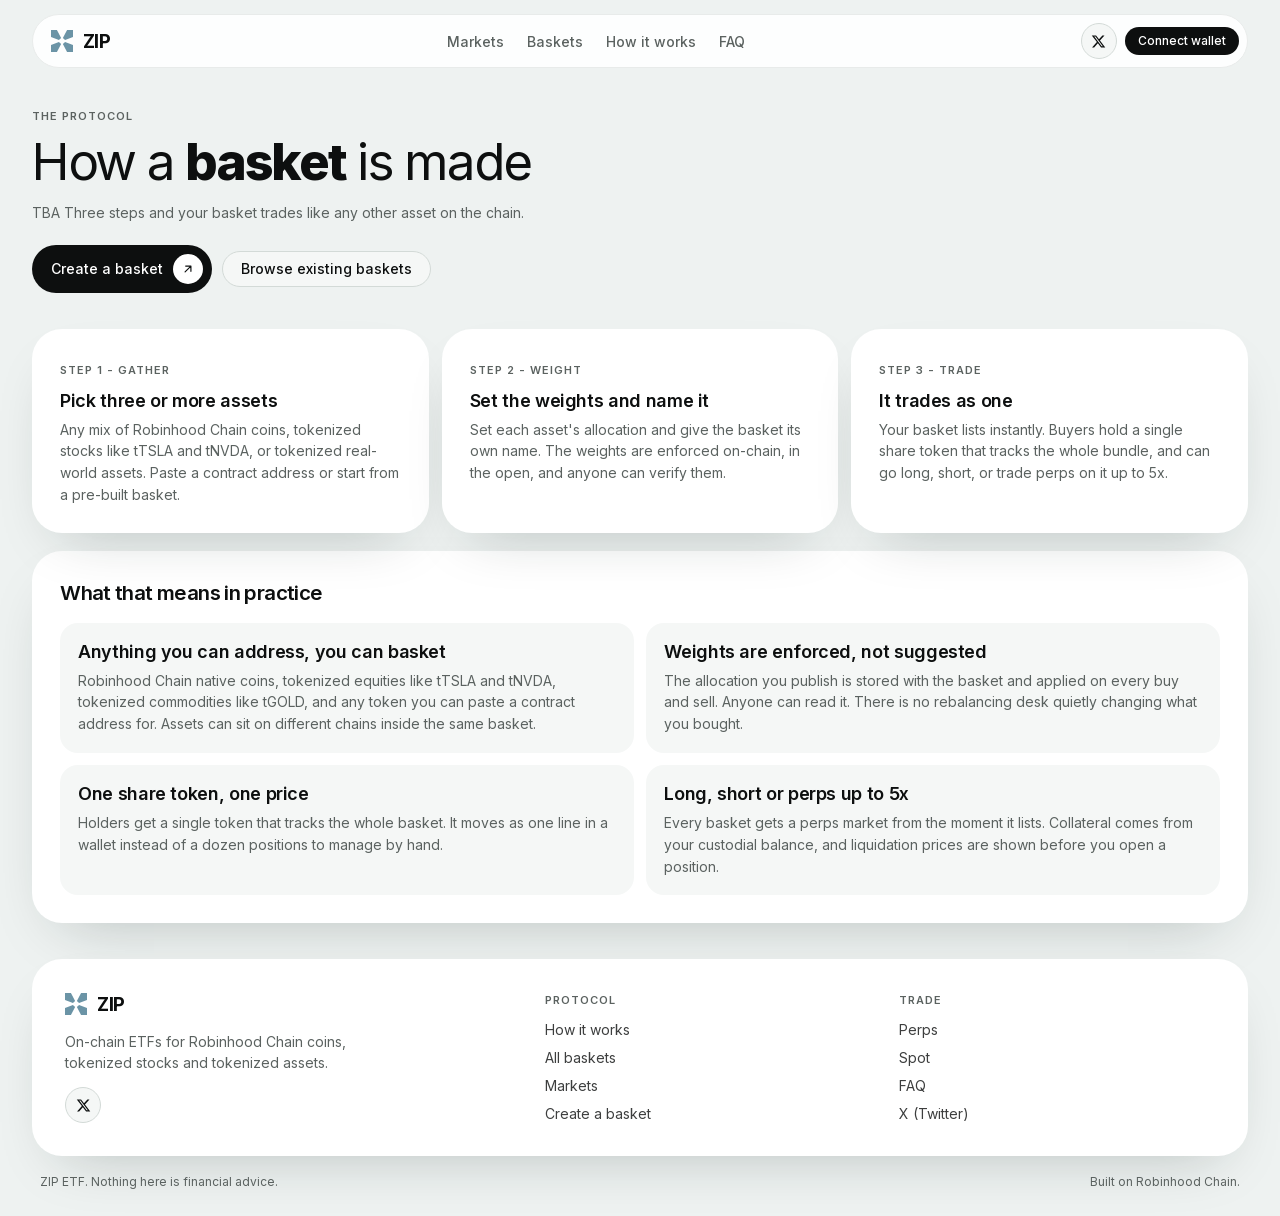
==== how-it-works/index.html @ 49cf730f "first commit" ====
<!DOCTYPE html>
<!--kc_h48xTztMlDS0UndkGt-->
<html lang="en" class="__variable_48b81b">
  <head>
    <meta charset="utf-8" />
    <meta
      name="viewport"
      content="width=device-width, initial-scale=1, viewport-fit=cover"
    />
    <link
      rel="preload"
      href="/_next/static/media/e4af272ccee01ff0-s.p.woff2"
      as="font"
      crossorigin=""
      type="font/woff2"
    />
    <link
      rel="stylesheet"
      href="/_next/static/css/47290fb215a92a5d.css"
      data-precedence="next"
    />
    <link
      rel="stylesheet"
      href="/_next/static/css/bf81abeb54c0fedf.css"
      data-precedence="next"
    />
    <link
      rel="preload"
      as="script"
      fetchPriority="low"
      href="/_next/static/chunks/webpack-f06a473c80c1f0b2.js"
    />
    <script
      src="/_next/static/chunks/4bd1b696-100b9d70ed4e49c1.js"
      async=""
    ></script>
    <script
      src="/_next/static/chunks/1255-623a1bc706ecd6cc.js"
      async=""
    ></script>
    <script
      src="/_next/static/chunks/main-app-b7ac91ae224968d9.js"
      async=""
    ></script>
    <script
      src="/_next/static/chunks/4e88bc13-fd4abf45faca8fa0.js"
      async=""
    ></script>
    <script
      src="/_next/static/chunks/2619-04bc32f026a0d946.js"
      async=""
    ></script>
    <script
      src="/_next/static/chunks/9579-af18229d31979c87.js"
      async=""
    ></script>
    <script
      src="/_next/static/chunks/5828-e5c5c52f9ae7e9f2.js"
      async=""
    ></script>
    <script
      src="/_next/static/chunks/837-861369eff8d6d8a3.js"
      async=""
    ></script>
    <script
      src="/_next/static/chunks/1227-9fb7b39acc31ea23.js"
      async=""
    ></script>
    <script
      src="/_next/static/chunks/app/(product)/layout-d0ba0eaaacfea09c.js"
      async=""
    ></script>
    <script
      src="/_next/static/chunks/app/(product)/how-it-works/page-0737b26d92a9e419.js"
      async=""
    ></script>
    <meta name="next-size-adjust" content="" />
    <title>How it works - ZIP ETF</title>
    <meta
      name="description"
      content="Gather three or more assets, set the weights, and the basket lists instantly as a single share token."
    />
    <link
      rel="icon"
      href="/icon.svg?15dbc887659d36e9"
      type="image/svg+xml"
      sizes="any"
    />
    <script
      src="/_next/static/chunks/polyfills-42372ed130431b0a.js"
      nomodule=""
    ></script>
  </head>
  <body>
    <div hidden=""><!--$--><!--/$--></div>
    <div data-rk="">
      <style>
        [data-rk] {
          --rk-blurs-modalOverlay: blur(0px);
          --rk-fonts-body: SFRounded, ui-rounded, "SF Pro Rounded",
            -apple-system, BlinkMacSystemFont, "Segoe UI", Roboto, Helvetica,
            Arial, sans-serif, "Apple Color Emoji", "Segoe UI Emoji",
            "Segoe UI Symbol";
          --rk-radii-actionButton: 9999px;
          --rk-radii-connectButton: 12px;
          --rk-radii-menuButton: 12px;
          --rk-radii-modal: 24px;
          --rk-radii-modalMobile: 28px;
          --rk-colors-accentColor: #0e76fd;
          --rk-colors-accentColorForeground: #fff;
          --rk-colors-actionButtonBorder: rgba(0, 0, 0, 0.04);
          --rk-colors-actionButtonBorderMobile: rgba(0, 0, 0, 0.06);
          --rk-colors-actionButtonSecondaryBackground: rgba(0, 0, 0, 0.06);
          --rk-colors-closeButton: rgba(60, 66, 66, 0.8);
          --rk-colors-closeButtonBackground: rgba(0, 0, 0, 0.06);
          --rk-colors-connectButtonBackground: #fff;
          --rk-colors-connectButtonBackgroundError: #ff494a;
          --rk-colors-connectButtonInnerBackground: linear-gradient(
            0deg,
            rgba(0, 0, 0, 0.03),
            rgba(0, 0, 0, 0.06)
          );
          --rk-colors-connectButtonText: #25292e;
          --rk-colors-connectButtonTextError: #fff;
          --rk-colors-connectionIndicator: #30e000;
          --rk-colors-downloadBottomCardBackground: linear-gradient(
              126deg,
              rgba(255, 255, 255, 0) 9.49%,
              rgba(171, 171, 171, 0.04) 71.04%
            ),
            #ffffff;
          --rk-colors-downloadTopCardBackground: linear-gradient(
              126deg,
              rgba(171, 171, 171, 0.2) 9.49%,
              rgba(255, 255, 255, 0) 71.04%
            ),
            #ffffff;
          --rk-colors-error: #ff494a;
          --rk-colors-generalBorder: rgba(0, 0, 0, 0.06);
          --rk-colors-generalBorderDim: rgba(0, 0, 0, 0.03);
          --rk-colors-menuItemBackground: rgba(60, 66, 66, 0.1);
          --rk-colors-modalBackdrop: rgba(0, 0, 0, 0.3);
          --rk-colors-modalBackground: #fff;
          --rk-colors-modalBorder: transparent;
          --rk-colors-modalText: #25292e;
          --rk-colors-modalTextDim: rgba(60, 66, 66, 0.3);
          --rk-colors-modalTextSecondary: rgba(60, 66, 66, 0.6);
          --rk-colors-profileAction: #fff;
          --rk-colors-profileActionHover: rgba(255, 255, 255, 0.5);
          --rk-colors-profileForeground: rgba(60, 66, 66, 0.06);
          --rk-colors-selectedOptionBorder: rgba(60, 66, 66, 0.1);
          --rk-colors-standby: #ffd641;
          --rk-shadows-connectButton: 0px 4px 12px rgba(0, 0, 0, 0.1);
          --rk-shadows-dialog: 0px 8px 32px rgba(0, 0, 0, 0.32);
          --rk-shadows-profileDetailsAction: 0px 2px 6px rgba(37, 41, 46, 0.04);
          --rk-shadows-selectedOption: 0px 2px 6px rgba(0, 0, 0, 0.24);
          --rk-shadows-selectedWallet: 0px 2px 6px rgba(0, 0, 0, 0.12);
          --rk-shadows-walletLogo: 0px 2px 16px rgba(0, 0, 0, 0.16);
        }
      </style>
      <div class="q-page">
        <header class="q-header">
          <div class="q-wrap">
            <div class="q-header__bar">
              <a class="q-header__brand" aria-label="ZIP ETF home" href="/"
                ><svg viewBox="0 0 100 100" aria-hidden="true">
                  <path
                    fill="#6b94a6"
                    d="M0 0h27l19 36-10 10L0 32zM100 0H73L54 36l10 10 36-14zM0 100h27l19-36-10-10L0 68zM100 100H73L54 64l10-10 36 14z"
                  ></path></svg
                >ZIP</a
              >
              <nav class="q-header__nav" aria-label="Product">
                <a href="/app">Markets</a><a href="/baskets">Baskets</a
                ><a aria-current="page" href="/how-it-works">How it works</a
                ><a href="/faq">FAQ</a>
              </nav>
              <div class="q-header__right">
                <a
                  class="q-iconbtn"
                  href="https://x.com/ZipETFsX"
                  target="_blank"
                  rel="noopener noreferrer"
                  aria-label="ZIP ETF on X"
                  ><svg
                    viewBox="0 0 24 24"
                    aria-hidden="true"
                    fill="currentColor"
                  >
                    <path
                      d="M18.244 2.25h3.308l-7.227 8.26 8.502 11.24H16.17l-5.214-6.817L4.99 21.75H1.68l7.73-8.835L1.254 2.25H8.08l4.713 6.231zm-1.161 17.52h1.833L7.084 4.126H5.117z"
                    ></path></svg
                ></a>
                <div style="opacity: 0" aria-hidden="true">
                  <button type="button" class="q-btn q-btn--ink q-btn--sm">
                    Connect wallet
                  </button>
                </div>
              </div>
            </div>
          </div>
        </header>
        <main class="q-wrap">
          <section class="q-hero">
            <p class="q-kicker">The protocol</p>
            <h1 class="q-title">How a <b>basket</b> is made</h1>
            <p class="q-lede">
              No listing committee. Gather the assets, set the weights, and the
              protocol mints the shares. Three steps and your basket trades like
              any other asset on the chain.
            </p>
            <div class="q-row q-row--wrap" style="margin-top: 22px">
              <a
                class="q-btn q-btn--ink q-btn--pill-icon"
                href="/app?tab=create"
                >Create a basket<span class="q-btn__icon"
                  ><svg viewBox="0 0 24 24" aria-hidden="true">
                    <path
                      d="M7 17L17 7M8 7h9v9"
                      stroke="currentColor"
                      stroke-width="2"
                      stroke-linecap="round"
                      stroke-linejoin="round"
                      fill="none"
                    ></path></svg></span></a
              ><a class="q-btn q-btn--ghost" href="/baskets"
                >Browse existing baskets</a
              >
            </div>
          </section>
          <section class="q-section">
            <div class="q-grid q-grid--3">
              <div class="q-panel q-step">
                <span class="q-step__n">Step 1 - Gather</span>
                <h3>Pick three or more assets</h3>
                <p>
                  Any mix of Robinhood Chain coins, tokenized stocks like tTSLA
                  and tNVDA, or tokenized real-world assets. Paste a contract
                  address or start from a pre-built basket.
                </p>
              </div>
              <div class="q-panel q-step">
                <span class="q-step__n">Step 2 - Weight</span>
                <h3>Set the weights and name it</h3>
                <p>
                  Set each asset&#x27;s allocation and give the basket its own
                  name. The weights are enforced on-chain, in the open, and
                  anyone can verify them.
                </p>
              </div>
              <div class="q-panel q-step">
                <span class="q-step__n">Step 3 - Trade</span>
                <h3>It trades as one</h3>
                <p>
                  Your basket lists instantly. Buyers hold a single share token
                  that tracks the whole bundle, and can go long, short, or trade
                  perps on it up to 5x.
                </p>
              </div>
            </div>
          </section>
          <section class="q-section q-panel">
            <h2 class="q-h2">What that means in practice</h2>
            <div class="q-grid q-grid--2" style="margin-top: 18px">
              <div class="q-box q-step">
                <h3 style="margin-top: 0">
                  Anything you can address, you can basket
                </h3>
                <p>
                  Robinhood Chain native coins, tokenized equities like tTSLA
                  and tNVDA, tokenized commodities like tGOLD, and any token you
                  can paste a contract address for. Assets can sit on different
                  chains inside the same basket.
                </p>
              </div>
              <div class="q-box q-step">
                <h3 style="margin-top: 0">
                  Weights are enforced, not suggested
                </h3>
                <p>
                  The allocation you publish is stored with the basket and
                  applied on every buy and sell. Anyone can read it. There is no
                  rebalancing desk quietly changing what you bought.
                </p>
              </div>
              <div class="q-box q-step">
                <h3 style="margin-top: 0">One share token, one price</h3>
                <p>
                  Holders get a single token that tracks the whole basket. It
                  moves as one line in a wallet instead of a dozen positions to
                  manage by hand.
                </p>
              </div>
              <div class="q-box q-step">
                <h3 style="margin-top: 0">Long, short or perps up to 5x</h3>
                <p>
                  Every basket gets a perps market from the moment it lists.
                  Collateral comes from your custodial balance, and liquidation
                  prices are shown before you open a position.
                </p>
              </div>
            </div>
          </section>
        </main>
        <!--$--><!--/$-->
        <footer class="q-footer">
          <div class="q-wrap">
            <div class="q-footer__box">
              <div>
                <a class="q-header__brand" href="/"
                  ><svg viewBox="0 0 100 100" aria-hidden="true">
                    <path
                      fill="#6b94a6"
                      d="M0 0h27l19 36-10 10L0 32zM100 0H73L54 36l10 10 36-14zM0 100h27l19-36-10-10L0 68zM100 100H73L54 64l10-10 36 14z"
                    ></path></svg
                  >ZIP</a
                >
                <p class="q-footer__blurb">
                  On-chain ETFs for Robinhood Chain coins, tokenized stocks and
                  tokenized assets.
                </p>
                <a
                  class="q-iconbtn"
                  style="margin-top: 14px"
                  href="https://x.com/ZipETFsX"
                  target="_blank"
                  rel="noopener noreferrer"
                  aria-label="ZIP ETF on X"
                  ><svg
                    viewBox="0 0 24 24"
                    aria-hidden="true"
                    fill="currentColor"
                  >
                    <path
                      d="M18.244 2.25h3.308l-7.227 8.26 8.502 11.24H16.17l-5.214-6.817L4.99 21.75H1.68l7.73-8.835L1.254 2.25H8.08l4.713 6.231zm-1.161 17.52h1.833L7.084 4.126H5.117z"
                    ></path></svg
                ></a>
              </div>
              <div class="q-footer__col">
                <h4>Protocol</h4>
                <ul>
                  <li><a href="/how-it-works">How it works</a></li>
                  <li><a href="/baskets">All baskets</a></li>
                  <li><a href="/app">Markets</a></li>
                  <li><a href="/app?tab=create">Create a basket</a></li>
                </ul>
              </div>
              <div class="q-footer__col">
                <h4>Trade</h4>
                <ul>
                  <li><a href="/app?tab=trade">Perps</a></li>
                  <li><a href="/baskets">Spot</a></li>
                  <li><a href="/faq">FAQ</a></li>
                  <li>
                    <a
                      href="https://x.com/ZipETFsX"
                      target="_blank"
                      rel="noopener noreferrer"
                      >X (Twitter)</a
                    >
                  </li>
                </ul>
              </div>
            </div>
            <div class="q-footer__meta">
              <span>ZIP ETF. Nothing here is financial advice.</span
              ><span>Built on Robinhood Chain.</span>
            </div>
          </div>
        </footer>
      </div>
    </div>
    <script
      src="/_next/static/chunks/webpack-f06a473c80c1f0b2.js"
      id="_R_"
      async=""
    ></script>
    <script>
      (self.__next_f = self.__next_f || []).push([0]);
    </script>
    <script>
      self.__next_f.push([
        1,
        '1:"$Sreact.fragment"\n2:I[9766,[],""]\n3:I[98924,[],""]\n4:I[20188,["8451","static/chunks/4e88bc13-fd4abf45faca8fa0.js","2619","static/chunks/2619-04bc32f026a0d946.js","9579","static/chunks/9579-af18229d31979c87.js","5828","static/chunks/5828-e5c5c52f9ae7e9f2.js","837","static/chunks/837-861369eff8d6d8a3.js","1227","static/chunks/1227-9fb7b39acc31ea23.js","5396","static/chunks/app/(product)/layout-d0ba0eaaacfea09c.js"],"default"]\n5:I[84036,["8451","static/chunks/4e88bc13-fd4abf45faca8fa0.js","2619","static/chunks/2619-04bc32f026a0d946.js","9579","static/chunks/9579-af18229d31979c87.js","5828","static/chunks/5828-e5c5c52f9ae7e9f2.js","837","static/chunks/837-861369eff8d6d8a3.js","1227","static/chunks/1227-9fb7b39acc31ea23.js","5396","static/chunks/app/(product)/layout-d0ba0eaaacfea09c.js"],"default"]\n6:I[52619,["2619","static/chunks/2619-04bc32f026a0d946.js","31","static/chunks/app/(product)/how-it-works/page-0737b26d92a9e419.js"],""]\nd:I[57150,[],""]\n:HL["/_next/static/media/e4af272ccee01ff0-s.p.woff2","font",{"crossOrigin":"","type":"font/woff2"}]\n:HL["/_next/static/css/47290fb215a92a5d.css","style"]\n:HL["/_next/static/css/bf81abeb54c0fedf.css","style"]\n',
      ]);
    </script>
    <script>
      self.__next_f.push([
        1,
        '0:{"P":null,"b":"kc_h48xTztMlDS0UndkGt","p":"","c":["","how-it-works"],"i":false,"f":[[["",{"children":["(product)",{"children":["how-it-works",{"children":["__PAGE__",{}]}]}]},"$undefined","$undefined",true],["",["$","$1","c",{"children":[[["$","link","0",{"rel":"stylesheet","href":"/_next/static/css/47290fb215a92a5d.css","precedence":"next","crossOrigin":"$undefined","nonce":"$undefined"}]],["$","html",null,{"lang":"en","className":"__variable_48b81b","children":["$","body",null,{"children":["$","$L2",null,{"parallelRouterKey":"children","error":"$undefined","errorStyles":"$undefined","errorScripts":"$undefined","template":["$","$L3",null,{}],"templateStyles":"$undefined","templateScripts":"$undefined","notFound":[[["$","title",null,{"children":"404: This page could not be found."}],["$","div",null,{"style":{"fontFamily":"system-ui,\\"Segoe UI\\",Roboto,Helvetica,Arial,sans-serif,\\"Apple Color Emoji\\",\\"Segoe UI Emoji\\"","height":"100vh","textAlign":"center","display":"flex","flexDirection":"column","alignItems":"center","justifyContent":"center"},"children":["$","div",null,{"children":[["$","style",null,{"dangerouslySetInnerHTML":{"__html":"body{color:#000;background:#fff;margin:0}.next-error-h1{border-right:1px solid rgba(0,0,0,.3)}@media (prefers-color-scheme:dark){body{color:#fff;background:#000}.next-error-h1{border-right:1px solid rgba(255,255,255,.3)}}"}}],["$","h1",null,{"className":"next-error-h1","style":{"display":"inline-block","margin":"0 20px 0 0","padding":"0 23px 0 0","fontSize":24,"fontWeight":500,"verticalAlign":"top","lineHeight":"49px"},"children":404}],["$","div",null,{"style":{"display":"inline-block"},"children":["$","h2",null,{"style":{"fontSize":14,"fontWeight":400,"lineHeight":"49px","margin":0},"children":"This page could not be found."}]}]]}]}]],[]],"forbidden":"$undefined","unauthorized":"$undefined"}]}]}]]}],{"children":["(product)",["$","$1","c",{"children":[[["$","link","0",{"rel":"stylesheet","href":"/_next/static/css/bf81abeb54c0fedf.css","precedence":"next","crossOrigin":"$undefined","nonce":"$undefined"}]],["$","$L4",null,{"children":["$","div",null,{"className":"q-page","children":[["$","$L5",null,{}],["$","$L2",null,{"parallelRouterKey":"children","error":"$undefined","errorStyles":"$undefined","errorScripts":"$undefined","template":["$","$L3",null,{}],"templateStyles":"$undefined","templateScripts":"$undefined","notFound":[[["$","title",null,{"children":"404: This page could not be found."}],["$","div",null,{"style":"$0:f:0:1:1:props:children:1:props:children:props:children:props:notFound:0:1:props:style","children":["$","div",null,{"children":[["$","style",null,{"dangerouslySetInnerHTML":{"__html":"body{color:#000;background:#fff;margin:0}.next-error-h1{border-right:1px solid rgba(0,0,0,.3)}@media (prefers-color-scheme:dark){body{color:#fff;background:#000}.next-error-h1{border-right:1px solid rgba(255,255,255,.3)}}"}}],["$","h1",null,{"className":"next-error-h1","style":"$0:f:0:1:1:props:children:1:props:children:props:children:props:notFound:0:1:props:children:props:children:1:props:style","children":404}],["$","div",null,{"style":"$0:f:0:1:1:props:children:1:props:children:props:children:props:notFound:0:1:props:children:props:children:2:props:style","children":["$","h2",null,{"style":"$0:f:0:1:1:props:children:1:props:children:props:children:props:notFound:0:1:props:children:props:children:2:props:children:props:style","children":"This page could not be found."}]}]]}]}]],[]],"forbidden":"$undefined","unauthorized":"$undefined"}],["$","footer",null,{"className":"q-footer","children":["$","div",null,{"className":"q-wrap","children":[["$","div",null,{"className":"q-footer__box","children":[["$","div",null,{"children":[["$","$L6",null,{"href":"/","className":"q-header__brand","children":[["$","svg",null,{"className":"$undefined","style":"$undefined","viewBox":"0 0 100 100","aria-hidden":"true","children":["$","path",null,{"fill":"#6b94a6","d":"M0 0h27l19 36-10 10L0 32zM100 0H73L54 36l10 10 36-14zM0 100h27l19-36-10-10L0 68zM100 100H73L54 64l10-10 36 14z"}]}],"ZIP"]}],["$","p",null,{"className":"q-footer__blurb","children":"On-chain ETFs for Robinhood Chain coins, tokenized stocks and tokenized assets."}],["$","a",null,{"className":"q-iconbtn","style":{"marginTop":14},"href":"https://x.com/ZipETFsX","target":"_blank","rel":"noopener noreferrer","aria-label":"ZIP ETF on X","children":["$","svg",null,{"className":"$undefined","viewBox":"0 0 24 24","aria-hidden":"true","fill":"currentColor","children":["$","path",null,{"d":"M18.244 2.25h3.308l-7.227 8.26 8.502 11.24H16.17l-5.214-6.817L4.99 21.75H1.68l7.73-8.835L1.254 2.25H8.08l4.713 6.231zm-1.161 17.52h1.833L7.084 4.126H5.117z"}]}]}]]}],[["$","div","Protocol",{"className":"q-footer__col","children":[["$","h4",null,{"children":"Protocol"}],["$","ul",null,{"children":[["$","li","How it works",{"children":["$","$L6",null,{"href":"/how-it-works","children":"How it works"}]}],["$","li","All baskets",{"children":["$","$L6",null,{"href":"/baskets","children":"All baskets"}]}],["$","li","Markets",{"children":["$","$L6",null,{"href":"/app","children":"Markets"}]}],["$","li","Create a basket",{"children":["$","$L6",null,{"href":"/app?tab=create","children":"Create a basket"}]}]]}]]}],["$","div","Trade",{"className":"q-footer__col","children":["$L7","$L8"]}]]]}],"$L9"]}]}]]}]}]]}],{"children":["how-it-works","$La",{"children":["__PAGE__","$Lb",{},null,false]},null,false]},null,false]},null,false],"$Lc",false]],"m":"$undefined","G":["$d",[]],"s":false,"S":true}\n',
      ]);
    </script>
    <script>
      self.__next_f.push([
        1,
        'f:I[24431,[],"ViewportBoundary"]\n11:I[24431,[],"MetadataBoundary"]\n12:"$Sreact.suspense"\n7:["$","h4",null,{"children":"Trade"}]\n8:["$","ul",null,{"children":[["$","li","Perps",{"children":["$","$L6",null,{"href":"/app?tab=trade","children":"Perps"}]}],["$","li","Spot",{"children":["$","$L6",null,{"href":"/baskets","children":"Spot"}]}],["$","li","FAQ",{"children":["$","$L6",null,{"href":"/faq","children":"FAQ"}]}],["$","li","X (Twitter)",{"children":["$","a",null,{"href":"https://x.com/ZipETFsX","target":"_blank","rel":"noopener noreferrer","children":"X (Twitter)"}]}]]}]\n9:["$","div",null,{"className":"q-footer__meta","children":[["$","span",null,{"children":"ZIP ETF. Nothing here is financial advice."}],["$","span",null,{"children":"Built on Robinhood Chain."}]]}]\na:["$","$1","c",{"children":[null,["$","$L2",null,{"parallelRouterKey":"children","error":"$undefined","errorStyles":"$undefined","errorScripts":"$undefined","template":["$","$L3",null,{}],"templateStyles":"$undefined","templateScripts":"$undefined","notFound":"$undefined","forbidden":"$undefined","unauthorized":"$undefined"}]]}]\n',
      ]);
    </script>
    <script>
      self.__next_f.push([
        1,
        'b:["$","$1","c",{"children":[["$","main",null,{"className":"q-wrap","children":[["$","section",null,{"className":"q-hero","children":[["$","p",null,{"className":"q-kicker","children":"The protocol"}],["$","h1",null,{"className":"q-title","children":["How a ",["$","b",null,{"children":"basket"}]," is made"]}],["$","p",null,{"className":"q-lede","children":"TBA Three steps and your basket trades like any other asset on the chain."}],["$","div",null,{"className":"q-row q-row--wrap","style":{"marginTop":22},"children":[["$","$L6",null,{"href":"/app?tab=create","className":"q-btn q-btn--ink q-btn--pill-icon","children":["Create a basket",["$","span",null,{"className":"q-btn__icon","children":["$","svg",null,{"className":"$undefined","style":"$undefined","viewBox":"0 0 24 24","aria-hidden":"true","children":["$","path",null,{"d":"M7 17L17 7M8 7h9v9","stroke":"currentColor","strokeWidth":2,"strokeLinecap":"round","strokeLinejoin":"round","fill":"none"}]}]}]]}],["$","$L6",null,{"href":"/baskets","className":"q-btn q-btn--ghost","children":"Browse existing baskets"}]]}]]}],["$","section",null,{"className":"q-section","children":["$","div",null,{"className":"q-grid q-grid--3","children":[["$","div","Step 1 - Gather",{"className":"q-panel q-step","children":[["$","span",null,{"className":"q-step__n","children":"Step 1 - Gather"}],["$","h3",null,{"children":"Pick three or more assets"}],["$","p",null,{"children":"Any mix of Robinhood Chain coins, tokenized stocks like tTSLA and tNVDA, or tokenized real-world assets. Paste a contract address or start from a pre-built basket."}]]}],["$","div","Step 2 - Weight",{"className":"q-panel q-step","children":[["$","span",null,{"className":"q-step__n","children":"Step 2 - Weight"}],["$","h3",null,{"children":"Set the weights and name it"}],["$","p",null,{"children":"Set each asset\'s allocation and give the basket its own name. The weights are enforced on-chain, in the open, and anyone can verify them."}]]}],["$","div","Step 3 - Trade",{"className":"q-panel q-step","children":[["$","span",null,{"className":"q-step__n","children":"Step 3 - Trade"}],["$","h3",null,{"children":"It trades as one"}],["$","p",null,{"children":"Your basket lists instantly. Buyers hold a single share token that tracks the whole bundle, and can go long, short, or trade perps on it up to 5x."}]]}]]}]}],["$","section",null,{"className":"q-section q-panel","children":[["$","h2",null,{"className":"q-h2","children":"What that means in practice"}],["$","div",null,{"className":"q-grid q-grid--2","style":{"marginTop":18},"children":[["$","div","Anything you can address, you can basket",{"className":"q-box q-step","children":[["$","h3",null,{"style":{"marginTop":0},"children":"Anything you can address, you can basket"}],["$","p",null,{"children":"Robinhood Chain native coins, tokenized equities like tTSLA and tNVDA, tokenized commodities like tGOLD, and any token you can paste a contract address for. Assets can sit on different chains inside the same basket."}]]}],["$","div","Weights are enforced, not suggested",{"className":"q-box q-step","children":[["$","h3",null,{"style":{"marginTop":0},"children":"Weights are enforced, not suggested"}],["$","p",null,{"children":"The allocation you publish is stored with the basket and applied on every buy and sell. Anyone can read it. There is no rebalancing desk quietly changing what you bought."}]]}],["$","div","One share token, one price",{"className":"q-box q-step","children":[["$","h3",null,{"style":{"marginTop":0},"children":"One share token, one price"}],["$","p",null,{"children":"Holders get a single token that tracks the whole basket. It moves as one line in a wallet instead of a dozen positions to manage by hand."}]]}],["$","div","Long, short or perps up to 5x",{"className":"q-box q-step","children":[["$","h3",null,{"style":{"marginTop":0},"children":"Long, short or perps up to 5x"}],["$","p",null,{"children":"Every basket gets a perps market from the moment it lists. Collateral comes from your custodial balance, and liquidation prices are shown before you open a position."}]]}]]}]]}]]}],null,"$Le"]}]\n',
      ]);
    </script>
    <script>
      self.__next_f.push([
        1,
        'c:["$","$1","h",{"children":[null,[["$","$Lf",null,{"children":"$L10"}],["$","meta",null,{"name":"next-size-adjust","content":""}]],["$","$L11",null,{"children":["$","div",null,{"hidden":true,"children":["$","$12",null,{"fallback":null,"children":"$L13"}]}]}]]}]\n',
      ]);
    </script>
    <script>
      self.__next_f.push([
        1,
        '14:I[24431,[],"OutletBoundary"]\n16:I[15278,[],"AsyncMetadataOutlet"]\ne:["$","$L14",null,{"children":["$L15",["$","$L16",null,{"promise":"$@17"}]]}]\n',
      ]);
    </script>
    <script>
      self.__next_f.push([
        1,
        '10:[["$","meta","0",{"charSet":"utf-8"}],["$","meta","1",{"name":"viewport","content":"width=device-width, initial-scale=1, viewport-fit=cover"}]]\n',
      ]);
    </script>
    <script>
      self.__next_f.push([1, "15:null\n"]);
    </script>
    <script>
      self.__next_f.push([
        1,
        '18:I[80622,[],"IconMark"]\n17:{"metadata":[["$","title","0",{"children":"How it works - ZIP ETF"}],["$","meta","1",{"name":"description","content":"Gather three or more assets, set the weights, and the basket lists instantly as a single share token."}],["$","link","2",{"rel":"icon","href":"/icon.svg?15dbc887659d36e9","type":"image/svg+xml","sizes":"any"}],["$","$L18","3",{}]],"error":null,"digest":"$undefined"}\n13:"$17:metadata"\n',
      ]);
    </script>
  </body>
</html>
---- _next/static/css/47290fb215a92a5d.css ----
@font-face {
  font-family: Inter;
  font-style: normal;
  font-weight: 400;
  font-display: swap;
  src: url(/_next/static/media/ba9851c3c22cd980-s.woff2) format("woff2");
  unicode-range: u+0460-052f, u+1c80-1c8a, u+20b4, u+2de0-2dff, u+a640-a69f,
    u+fe2e-fe2f;
}
@font-face {
  font-family: Inter;
  font-style: normal;
  font-weight: 400;
  font-display: swap;
  src: url(/_next/static/media/21350d82a1f187e9-s.woff2) format("woff2");
  unicode-range: u+0301, u+0400-045f, u+0490-0491, u+04b0-04b1, u+2116;
}
@font-face {
  font-family: Inter;
  font-style: normal;
  font-weight: 400;
  font-display: swap;
  src: url(/_next/static/media/c5fe6dc8356a8c31-s.woff2) format("woff2");
  unicode-range: u+1f??;
}
@font-face {
  font-family: Inter;
  font-style: normal;
  font-weight: 400;
  font-display: swap;
  src: url(/_next/static/media/19cfc7226ec3afaa-s.woff2) format("woff2");
  unicode-range: u+0370-0377, u+037a-037f, u+0384-038a, u+038c, u+038e-03a1,
    u+03a3-03ff;
}
@font-face {
  font-family: Inter;
  font-style: normal;
  font-weight: 400;
  font-display: swap;
  src: url(/_next/static/media/df0a9ae256c0569c-s.woff2) format("woff2");
  unicode-range: u+0102-0103, u+0110-0111, u+0128-0129, u+0168-0169, u+01a0-01a1,
    u+01af-01b0, u+0300-0301, u+0303-0304, u+0308-0309, u+0323, u+0329,
    u+1ea0-1ef9, u+20ab;
}
@font-face {
  font-family: Inter;
  font-style: normal;
  font-weight: 400;
  font-display: swap;
  src: url(/_next/static/media/8e9860b6e62d6359-s.woff2) format("woff2");
  unicode-range: u+0100-02ba, u+02bd-02c5, u+02c7-02cc, u+02ce-02d7, u+02dd-02ff,
    u+0304, u+0308, u+0329, u+1d00-1dbf, u+1e00-1e9f, u+1ef2-1eff, u+2020,
    u+20a0-20ab, u+20ad-20c0, u+2113, u+2c60-2c7f, u+a720-a7ff;
}
@font-face {
  font-family: Inter;
  font-style: normal;
  font-weight: 400;
  font-display: swap;
  src: url(/_next/static/media/e4af272ccee01ff0-s.p.woff2) format("woff2");
  unicode-range: u+00??, u+0131, u+0152-0153, u+02bb-02bc, u+02c6, u+02da,
    u+02dc, u+0304, u+0308, u+0329, u+2000-206f, u+20ac, u+2122, u+2191, u+2193,
    u+2212, u+2215, u+feff, u+fffd;
}
@font-face {
  font-family: Inter;
  font-style: normal;
  font-weight: 500;
  font-display: swap;
  src: url(/_next/static/media/ba9851c3c22cd980-s.woff2) format("woff2");
  unicode-range: u+0460-052f, u+1c80-1c8a, u+20b4, u+2de0-2dff, u+a640-a69f,
    u+fe2e-fe2f;
}
@font-face {
  font-family: Inter;
  font-style: normal;
  font-weight: 500;
  font-display: swap;
  src: url(/_next/static/media/21350d82a1f187e9-s.woff2) format("woff2");
  unicode-range: u+0301, u+0400-045f, u+0490-0491, u+04b0-04b1, u+2116;
}
@font-face {
  font-family: Inter;
  font-style: normal;
  font-weight: 500;
  font-display: swap;
  src: url(/_next/static/media/c5fe6dc8356a8c31-s.woff2) format("woff2");
  unicode-range: u+1f??;
}
@font-face {
  font-family: Inter;
  font-style: normal;
  font-weight: 500;
  font-display: swap;
  src: url(/_next/static/media/19cfc7226ec3afaa-s.woff2) format("woff2");
  unicode-range: u+0370-0377, u+037a-037f, u+0384-038a, u+038c, u+038e-03a1,
    u+03a3-03ff;
}
@font-face {
  font-family: Inter;
  font-style: normal;
  font-weight: 500;
  font-display: swap;
  src: url(/_next/static/media/df0a9ae256c0569c-s.woff2) format("woff2");
  unicode-range: u+0102-0103, u+0110-0111, u+0128-0129, u+0168-0169, u+01a0-01a1,
    u+01af-01b0, u+0300-0301, u+0303-0304, u+0308-0309, u+0323, u+0329,
    u+1ea0-1ef9, u+20ab;
}
@font-face {
  font-family: Inter;
  font-style: normal;
  font-weight: 500;
  font-display: swap;
  src: url(/_next/static/media/8e9860b6e62d6359-s.woff2) format("woff2");
  unicode-range: u+0100-02ba, u+02bd-02c5, u+02c7-02cc, u+02ce-02d7, u+02dd-02ff,
    u+0304, u+0308, u+0329, u+1d00-1dbf, u+1e00-1e9f, u+1ef2-1eff, u+2020,
    u+20a0-20ab, u+20ad-20c0, u+2113, u+2c60-2c7f, u+a720-a7ff;
}
@font-face {
  font-family: Inter;
  font-style: normal;
  font-weight: 500;
  font-display: swap;
  src: url(/_next/static/media/e4af272ccee01ff0-s.p.woff2) format("woff2");
  unicode-range: u+00??, u+0131, u+0152-0153, u+02bb-02bc, u+02c6, u+02da,
    u+02dc, u+0304, u+0308, u+0329, u+2000-206f, u+20ac, u+2122, u+2191, u+2193,
    u+2212, u+2215, u+feff, u+fffd;
}
@font-face {
  font-family: Inter;
  font-style: normal;
  font-weight: 600;
  font-display: swap;
  src: url(/_next/static/media/ba9851c3c22cd980-s.woff2) format("woff2");
  unicode-range: u+0460-052f, u+1c80-1c8a, u+20b4, u+2de0-2dff, u+a640-a69f,
    u+fe2e-fe2f;
}
@font-face {
  font-family: Inter;
  font-style: normal;
  font-weight: 600;
  font-display: swap;
  src: url(/_next/static/media/21350d82a1f187e9-s.woff2) format("woff2");
  unicode-range: u+0301, u+0400-045f, u+0490-0491, u+04b0-04b1, u+2116;
}
@font-face {
  font-family: Inter;
  font-style: normal;
  font-weight: 600;
  font-display: swap;
  src: url(/_next/static/media/c5fe6dc8356a8c31-s.woff2) format("woff2");
  unicode-range: u+1f??;
}
@font-face {
  font-family: Inter;
  font-style: normal;
  font-weight: 600;
  font-display: swap;
  src: url(/_next/static/media/19cfc7226ec3afaa-s.woff2) format("woff2");
  unicode-range: u+0370-0377, u+037a-037f, u+0384-038a, u+038c, u+038e-03a1,
    u+03a3-03ff;
}
@font-face {
  font-family: Inter;
  font-style: normal;
  font-weight: 600;
  font-display: swap;
  src: url(/_next/static/media/df0a9ae256c0569c-s.woff2) format("woff2");
  unicode-range: u+0102-0103, u+0110-0111, u+0128-0129, u+0168-0169, u+01a0-01a1,
    u+01af-01b0, u+0300-0301, u+0303-0304, u+0308-0309, u+0323, u+0329,
    u+1ea0-1ef9, u+20ab;
}
@font-face {
  font-family: Inter;
  font-style: normal;
  font-weight: 600;
  font-display: swap;
  src: url(/_next/static/media/8e9860b6e62d6359-s.woff2) format("woff2");
  unicode-range: u+0100-02ba, u+02bd-02c5, u+02c7-02cc, u+02ce-02d7, u+02dd-02ff,
    u+0304, u+0308, u+0329, u+1d00-1dbf, u+1e00-1e9f, u+1ef2-1eff, u+2020,
    u+20a0-20ab, u+20ad-20c0, u+2113, u+2c60-2c7f, u+a720-a7ff;
}
@font-face {
  font-family: Inter;
  font-style: normal;
  font-weight: 600;
  font-display: swap;
  src: url(/_next/static/media/e4af272ccee01ff0-s.p.woff2) format("woff2");
  unicode-range: u+00??, u+0131, u+0152-0153, u+02bb-02bc, u+02c6, u+02da,
    u+02dc, u+0304, u+0308, u+0329, u+2000-206f, u+20ac, u+2122, u+2191, u+2193,
    u+2212, u+2215, u+feff, u+fffd;
}
@font-face {
  font-family: Inter;
  font-style: normal;
  font-weight: 700;
  font-display: swap;
  src: url(/_next/static/media/ba9851c3c22cd980-s.woff2) format("woff2");
  unicode-range: u+0460-052f, u+1c80-1c8a, u+20b4, u+2de0-2dff, u+a640-a69f,
    u+fe2e-fe2f;
}
@font-face {
  font-family: Inter;
  font-style: normal;
  font-weight: 700;
  font-display: swap;
  src: url(/_next/static/media/21350d82a1f187e9-s.woff2) format("woff2");
  unicode-range: u+0301, u+0400-045f, u+0490-0491, u+04b0-04b1, u+2116;
}
@font-face {
  font-family: Inter;
  font-style: normal;
  font-weight: 700;
  font-display: swap;
  src: url(/_next/static/media/c5fe6dc8356a8c31-s.woff2) format("woff2");
  unicode-range: u+1f??;
}
@font-face {
  font-family: Inter;
  font-style: normal;
  font-weight: 700;
  font-display: swap;
  src: url(/_next/static/media/19cfc7226ec3afaa-s.woff2) format("woff2");
  unicode-range: u+0370-0377, u+037a-037f, u+0384-038a, u+038c, u+038e-03a1,
    u+03a3-03ff;
}
@font-face {
  font-family: Inter;
  font-style: normal;
  font-weight: 700;
  font-display: swap;
  src: url(/_next/static/media/df0a9ae256c0569c-s.woff2) format("woff2");
  unicode-range: u+0102-0103, u+0110-0111, u+0128-0129, u+0168-0169, u+01a0-01a1,
    u+01af-01b0, u+0300-0301, u+0303-0304, u+0308-0309, u+0323, u+0329,
    u+1ea0-1ef9, u+20ab;
}
@font-face {
  font-family: Inter;
  font-style: normal;
  font-weight: 700;
  font-display: swap;
  src: url(/_next/static/media/8e9860b6e62d6359-s.woff2) format("woff2");
  unicode-range: u+0100-02ba, u+02bd-02c5, u+02c7-02cc, u+02ce-02d7, u+02dd-02ff,
    u+0304, u+0308, u+0329, u+1d00-1dbf, u+1e00-1e9f, u+1ef2-1eff, u+2020,
    u+20a0-20ab, u+20ad-20c0, u+2113, u+2c60-2c7f, u+a720-a7ff;
}
@font-face {
  font-family: Inter;
  font-style: normal;
  font-weight: 700;
  font-display: swap;
  src: url(/_next/static/media/e4af272ccee01ff0-s.p.woff2) format("woff2");
  unicode-range: u+00??, u+0131, u+0152-0153, u+02bb-02bc, u+02c6, u+02da,
    u+02dc, u+0304, u+0308, u+0329, u+2000-206f, u+20ac, u+2122, u+2191, u+2193,
    u+2212, u+2215, u+feff, u+fffd;
}
@font-face {
  font-family: Inter;
  font-style: normal;
  font-weight: 800;
  font-display: swap;
  src: url(/_next/static/media/ba9851c3c22cd980-s.woff2) format("woff2");
  unicode-range: u+0460-052f, u+1c80-1c8a, u+20b4, u+2de0-2dff, u+a640-a69f,
    u+fe2e-fe2f;
}
@font-face {
  font-family: Inter;
  font-style: normal;
  font-weight: 800;
  font-display: swap;
  src: url(/_next/static/media/21350d82a1f187e9-s.woff2) format("woff2");
  unicode-range: u+0301, u+0400-045f, u+0490-0491, u+04b0-04b1, u+2116;
}
@font-face {
  font-family: Inter;
  font-style: normal;
  font-weight: 800;
  font-display: swap;
  src: url(/_next/static/media/c5fe6dc8356a8c31-s.woff2) format("woff2");
  unicode-range: u+1f??;
}
@font-face {
  font-family: Inter;
  font-style: normal;
  font-weight: 800;
  font-display: swap;
  src: url(/_next/static/media/19cfc7226ec3afaa-s.woff2) format("woff2");
  unicode-range: u+0370-0377, u+037a-037f, u+0384-038a, u+038c, u+038e-03a1,
    u+03a3-03ff;
}
@font-face {
  font-family: Inter;
  font-style: normal;
  font-weight: 800;
  font-display: swap;
  src: url(/_next/static/media/df0a9ae256c0569c-s.woff2) format("woff2");
  unicode-range: u+0102-0103, u+0110-0111, u+0128-0129, u+0168-0169, u+01a0-01a1,
    u+01af-01b0, u+0300-0301, u+0303-0304, u+0308-0309, u+0323, u+0329,
    u+1ea0-1ef9, u+20ab;
}
@font-face {
  font-family: Inter;
  font-style: normal;
  font-weight: 800;
  font-display: swap;
  src: url(/_next/static/media/8e9860b6e62d6359-s.woff2) format("woff2");
  unicode-range: u+0100-02ba, u+02bd-02c5, u+02c7-02cc, u+02ce-02d7, u+02dd-02ff,
    u+0304, u+0308, u+0329, u+1d00-1dbf, u+1e00-1e9f, u+1ef2-1eff, u+2020,
    u+20a0-20ab, u+20ad-20c0, u+2113, u+2c60-2c7f, u+a720-a7ff;
}
@font-face {
  font-family: Inter;
  font-style: normal;
  font-weight: 800;
  font-display: swap;
  src: url(/_next/static/media/e4af272ccee01ff0-s.p.woff2) format("woff2");
  unicode-range: u+00??, u+0131, u+0152-0153, u+02bb-02bc, u+02c6, u+02da,
    u+02dc, u+0304, u+0308, u+0329, u+2000-206f, u+20ac, u+2122, u+2191, u+2193,
    u+2212, u+2215, u+feff, u+fffd;
}
@font-face {
  font-family: Inter Fallback;
  src: local("Arial");
  ascent-override: 90.44%;
  descent-override: 22.52%;
  line-gap-override: 0%;
  size-adjust: 107.12%;
}
.__className_48b81b {
  font-family: Inter, Inter Fallback;
  font-style: normal;
}
.__variable_48b81b {
  --font-inter: "Inter", "Inter Fallback";
}
:root {
  --ink: #0d0f0f;
  --ink-soft: #5b6260;
  --line: #e8ebea;
  --panel: #ffffff;
  --box: #f5f7f6;
  --radius-panel: 30px;
  --radius-box: 18px;
  --pad: clamp(18px, 2.2vw, 34px);
}
*,
:after,
:before {
  box-sizing: border-box;
}
body,
html {
  margin: 0;
  padding: 0;
}
body {
  font-family: var(--font-inter), "Inter", -apple-system, BlinkMacSystemFont,
    "Segoe UI", Roboto, Helvetica, Arial, sans-serif;
  color: var(--ink);
  background: #eef2f1;
  -webkit-font-smoothing: antialiased;
  overflow-x: hidden;
  -webkit-tap-highlight-color: transparent;
}
body.nav-lock,
html.nav-lock {
  overflow: hidden;
}
img {
  max-width: 100%;
  display: block;
}
button {
  font: inherit;
  border: 0;
  background: none;
  cursor: pointer;
}
a,
button {
  color: inherit;
}
a {
  text-decoration: none;
}
.hero {
  position: relative;
  height: 100vh;
  height: 100svh;
  min-height: 640px;
  width: 100%;
  overflow: hidden;
  isolation: isolate;
}
.hero__bg {
  width: 100%;
  height: 100%;
  object-fit: cover;
  z-index: -2;
}
.hero__bg,
.hero__scrim {
  position: absolute;
  inset: 0;
}
.hero__scrim {
  z-index: -1;
  background: linear-gradient(
    90deg,
    rgba(255, 255, 255, 0.55),
    rgba(255, 255, 255, 0.1) 45%,
    rgba(255, 255, 255, 0) 70%
  );
}
.hero__inner {
  position: relative;
  height: 100%;
  width: 100%;
  padding: clamp(10px, 1.1vw, 20px);
  display: grid;
  grid-template-columns: minmax(0, 1.02fr) minmax(0, 0.72fr);
  grid-gap: clamp(10px, 1.1vw, 20px);
  gap: clamp(10px, 1.1vw, 20px);
}
.panel {
  position: relative;
  background: var(--panel);
  border-radius: var(--radius-panel);
  padding: var(--pad);
  display: flex;
  flex-direction: column;
  min-height: 0;
  box-shadow: 0 24px 60px -30px rgba(16, 32, 28, 0.28);
}
.topbar {
  display: flex;
  justify-content: space-between;
  gap: 16px;
  flex: 0 0 auto;
}
.brand,
.topbar {
  align-items: center;
}
.brand {
  font-size: clamp(19px, 1.55vw, 26px);
  font-weight: 700;
  letter-spacing: -0.03em;
  display: inline-flex;
  gap: 8px;
}
.brand__mark {
  width: 0.95em;
  height: 0.95em;
  flex: 0 0 auto;
}
.nav-left {
  gap: clamp(18px, 2.6vw, 44px);
}
.menu,
.nav-left {
  display: flex;
  align-items: center;
}
.menu {
  gap: 12px;
  padding: 8px 4px;
  margin: -8px -4px;
  position: relative;
  z-index: 130;
}
.menu__bars {
  display: flex;
  flex-direction: column;
  gap: 5px;
  width: 34px;
}
.menu__bars span {
  display: block;
  height: 2px;
  background: var(--ink);
  border-radius: 2px;
  transform-origin: center;
  transition: transform 0.5s cubic-bezier(0.16, 1, 0.3, 1),
    width 0.4s cubic-bezier(0.16, 1, 0.3, 1);
}
.menu:hover .menu__bars span:nth-child(2) {
  width: 70%;
}
.menu.is-active .menu__bars span {
  width: 100%;
}
.menu.is-active .menu__bars span:first-child {
  transform: translateY(3.5px) rotate(45deg);
}
.menu.is-active .menu__bars span:nth-child(2) {
  transform: translateY(-3.5px) rotate(-45deg);
}
.menu__label {
  font-size: clamp(14px, 1.05vw, 17px);
  font-weight: 500;
}
.connect {
  display: flex;
  align-items: center;
  gap: clamp(8px, 0.7vw, 12px);
  border: 1px solid var(--line);
  border-radius: 999px;
  padding: 6px 6px 6px clamp(14px, 1.3vw, 22px);
}
.connect__label {
  font-size: clamp(10px, 0.78vw, 12.5px);
  font-weight: 600;
  letter-spacing: 0.09em;
  text-transform: uppercase;
  white-space: nowrap;
}
.socials {
  display: flex;
  gap: 6px;
}
.social {
  width: clamp(28px, 2.15vw, 36px);
  height: clamp(28px, 2.15vw, 36px);
  border-radius: 50%;
  background: var(--ink);
  color: #fff;
  display: grid;
  place-items: center;
}
.social svg {
  width: 52%;
  height: 52%;
  fill: currentColor;
}
.stage {
  flex: 1 1 auto;
  min-height: 0;
  display: flex;
  flex-direction: column;
  align-items: center;
  justify-content: center;
  text-align: center;
  position: relative;
  padding: clamp(12px, 2vh, 32px) 0;
}
.avatar {
  width: clamp(72px, 7.4vw, 124px);
  height: clamp(72px, 7.4vw, 124px);
  border-radius: 50%;
  overflow: hidden;
  background: linear-gradient(150deg, #dfe7e5, #c3d2cf);
  flex: 0 0 auto;
}
.avatar img {
  width: 100%;
  height: 100%;
  object-fit: cover;
}
.avatar--mark {
  display: grid;
  place-items: center;
  background: var(--panel);
  border: 1px solid var(--line);
}
.avatar--mark svg {
  width: 50%;
  height: 50%;
}
.account__avatar--mark {
  display: grid;
  place-items: center;
  background: var(--ink);
  color: #fff;
}
.account__avatar--mark svg {
  width: 46%;
  height: 46%;
}
.account.account--ink {
  background: var(--ink);
  color: #fff;
  transition: transform 0.25s ease, box-shadow 0.25s ease;
}
.account.account--ink:hover {
  transform: translateY(-2px);
  box-shadow: 0 14px 28px -14px rgba(0, 0, 0, 0.6);
}
.account.account--ink .account__label {
  color: #fff;
  font-weight: 500;
}
.account.account--ink .account__avatar {
  background: #fff;
  color: var(--ink);
  display: grid;
  place-items: center;
}
.account.account--ink .account__avatar svg {
  display: block;
  width: 44%;
  height: 44%;
}
.home-sections {
  padding-top: clamp(28px, 5vh, 72px);
}
.home-sections .q-section {
  margin-top: clamp(40px, 7vh, 96px);
}
.home-sections .q-section:first-child {
  margin-top: 0;
}
.home-cta {
  text-align: center;
  padding: clamp(32px, 5vw, 72px) clamp(18px, 3vw, 40px);
}
.home-cta .q-lede {
  max-width: 520px;
}
@media (hover: none) {
  .account.account--ink:hover {
    transform: none;
  }
}
@media (prefers-reduced-motion: reduce) {
  .account.account--ink {
    transition: none;
  }
}
.teaser__thumb--donut {
  display: grid;
  place-items: center;
  background: var(--panel);
  border: 1px solid #d9dedc;
}
.teaser__thumb--donut .play svg {
  fill: none;
  margin-left: 0;
}
.headline {
  margin: clamp(14px, 2.2vh, 30px) 0 0;
  font-size: clamp(34px, 4.35vw, 72px);
  line-height: 1.03;
  letter-spacing: -0.045em;
  font-weight: 400;
}
.headline b {
  font-weight: 800;
}
.squiggle {
  width: clamp(180px, 21vw, 330px);
  margin: clamp(8px, 1.4vh, 18px) auto 0;
  display: block;
  color: var(--ink);
}
.cta {
  margin-top: clamp(16px, 2.6vh, 36px);
  display: inline-flex;
  align-items: center;
  gap: clamp(12px, 1.1vw, 20px);
  background: var(--ink);
  color: #fff;
  border-radius: 999px;
  padding: 8px 8px 8px clamp(22px, 1.9vw, 34px);
  font-size: clamp(15px, 1.15vw, 19px);
  font-weight: 500;
  transition: transform 0.25s ease, box-shadow 0.25s ease;
}
.cta:hover {
  transform: translateY(-2px);
  box-shadow: 0 14px 28px -14px rgba(0, 0, 0, 0.6);
}
.cta__icon {
  width: clamp(32px, 2.5vw, 42px);
  height: clamp(32px, 2.5vw, 42px);
  border-radius: 50%;
  background: #fff;
  color: var(--ink);
  display: grid;
  place-items: center;
  flex: 0 0 auto;
}
.cta__icon svg {
  width: 48%;
  height: 48%;
}
.cards {
  flex: 0 0 auto;
  display: grid;
  grid-template-columns: repeat(3, minmax(0, 1fr));
  grid-gap: clamp(10px, 0.95vw, 18px);
  gap: clamp(10px, 0.95vw, 18px);
}
.card {
  background: var(--box);
  border-radius: var(--radius-box);
  padding: clamp(14px, 1.25vw, 24px);
  flex-direction: column;
  gap: clamp(12px, 1.6vh, 22px);
  min-height: clamp(150px, 19vh, 215px);
}
.card,
.card__top {
  display: flex;
  justify-content: space-between;
}
.card__top {
  align-items: flex-start;
  gap: 10px;
}
.card__title {
  font-size: clamp(13.5px, 1.02vw, 17px);
  font-weight: 600;
  line-height: 1.3;
  letter-spacing: -0.015em;
  margin: 0;
  flex: 1 1 auto;
  min-width: 0;
  text-wrap: pretty;
}
.info {
  width: clamp(22px, 1.6vw, 27px);
  height: clamp(22px, 1.6vw, 27px);
  border-radius: 50%;
  background: var(--ink);
  color: #fff;
  display: grid;
  place-items: center;
  font-size: 12px;
  font-weight: 700;
  font-style: italic;
  flex: 0 0 auto;
}
.card__row {
  display: flex;
  align-items: center;
  gap: clamp(10px, 0.85vw, 15px);
}
.bubble {
  width: clamp(34px, 2.9vw, 48px);
  height: clamp(34px, 2.9vw, 48px);
  border: 1px solid #d9dedc;
  border-radius: 50%;
  display: grid;
  place-items: center;
  flex: 0 0 auto;
  color: var(--ink);
}
.bubble svg {
  width: 50%;
  height: 50%;
}
.card__note {
  font-size: clamp(12px, 0.88vw, 14.5px);
  line-height: 1.4;
  color: var(--ink-soft);
  margin: 0;
  flex: 1 1 auto;
  min-width: 0;
  text-wrap: pretty;
}
.stats {
  display: flex;
  align-items: flex-end;
  gap: clamp(10px, 1vw, 18px);
}
.stat__num {
  font-size: clamp(30px, 3.05vw, 50px);
  font-weight: 600;
  letter-spacing: -0.05em;
  line-height: 1;
}
.stat--muted .stat__label,
.stat--muted .stat__num {
  color: #b6bfbc;
}
.stat__label {
  display: block;
  margin-top: 6px;
  font-size: clamp(11px, 0.8vw, 13.5px);
  color: var(--ink-soft);
}
.stats__div {
  width: 1px;
  align-self: stretch;
  background: #dfe4e2;
  margin-bottom: 4px;
}
.teaser {
  display: flex;
  align-items: center;
  gap: clamp(8px, 0.8vw, 14px);
  justify-content: space-between;
}
.teaser__text {
  font-size: clamp(13px, 1vw, 16px);
  line-height: 1.3;
  color: var(--ink);
  margin: 0;
}
.teaser__thumb {
  position: relative;
  width: clamp(74px, 6.4vw, 106px);
  aspect-ratio: 1/1.06;
  border-radius: 12px;
  overflow: hidden;
  flex: 0 0 auto;
  background: #e3ecea;
}
.teaser__thumb img {
  width: 100%;
  height: 100%;
  object-fit: cover;
}
.play {
  position: absolute;
  inset: 0;
  margin: auto;
  width: 32px;
  height: 32px;
  border-radius: 50%;
  background: var(--ink);
  color: #fff;
  display: grid;
  place-items: center;
  box-shadow: 0 4px 12px -4px rgba(0, 0, 0, 0.5);
}
.play svg {
  width: 12px;
  height: 12px;
  fill: currentColor;
  margin-left: 2px;
}
.side {
  position: relative;
  min-height: 0;
  padding: clamp(6px, 1vw, 18px);
}
.side__top {
  position: absolute;
  top: clamp(6px, 1vw, 18px);
  right: clamp(6px, 1vw, 18px);
  display: flex;
  align-items: center;
  gap: clamp(6px, 0.6vw, 10px);
}
.pill-btn {
  width: clamp(42px, 3.4vw, 56px);
  height: clamp(42px, 3.4vw, 56px);
  border-radius: 50%;
  background: rgba(255, 255, 255, 0.92);
  -webkit-backdrop-filter: blur(10px);
  backdrop-filter: blur(10px);
  display: grid;
  place-items: center;
  box-shadow: 0 10px 26px -14px rgba(10, 28, 24, 0.45);
}
.pill-btn svg {
  width: 38%;
  height: 38%;
}
.account {
  display: flex;
  align-items: center;
  gap: clamp(8px, 0.7vw, 14px);
  background: rgba(255, 255, 255, 0.92);
  -webkit-backdrop-filter: blur(10px);
  backdrop-filter: blur(10px);
  border-radius: 999px;
  padding: 5px 5px 5px clamp(12px, 1vw, 18px);
  box-shadow: 0 10px 26px -14px rgba(10, 28, 24, 0.45);
}
.account__plus {
  width: 16px;
  height: 16px;
  flex: 0 0 auto;
}
.account__label {
  font-size: clamp(13px, 1vw, 16px);
  color: #7d8785;
}
.account__avatar {
  width: clamp(34px, 2.7vw, 44px);
  height: clamp(34px, 2.7vw, 44px);
  border-radius: 50%;
  overflow: hidden;
  background: linear-gradient(150deg, #dfe7e5, #c3d2cf);
  flex: 0 0 auto;
}
.account__avatar img {
  width: 100%;
  height: 100%;
  object-fit: cover;
}
.arrow-fab {
  position: absolute;
  right: clamp(10px, 2.2vw, 44px);
  bottom: clamp(10px, 2.2vw, 44px);
  width: clamp(64px, 5.6vw, 96px);
  height: clamp(64px, 5.6vw, 96px);
  border-radius: 50%;
  background: #fff;
  display: grid;
  place-items: center;
  box-shadow: 0 18px 40px -20px rgba(10, 28, 24, 0.5);
  transition: transform 0.3s ease;
}
.arrow-fab:hover {
  transform: rotate(45deg);
}
.arrow-fab svg {
  width: 34%;
  height: 34%;
}
@keyframes in-up {
  0% {
    opacity: 0;
    transform: translate3d(0, 18px, 0);
  }
  to {
    opacity: 1;
    transform: translateZ(0);
  }
}
@keyframes in-fade {
  0% {
    opacity: 0;
  }
  to {
    opacity: 1;
  }
}
@keyframes in-bg {
  0% {
    opacity: 0;
    transform: scale(1.06);
  }
  to {
    opacity: 1;
    transform: scale(1);
  }
}
@keyframes in-draw {
  0% {
    stroke-dashoffset: 420;
  }
  to {
    stroke-dashoffset: 0;
  }
}
.hero__bg {
  transform-origin: center;
  animation: in-bg 1.35s cubic-bezier(0.16, 1, 0.3, 1) both;
}
.hero__scrim {
  animation: in-fade 1s ease 0.08s both;
}
.cards .card,
.side .account,
.side .arrow-fab,
.side .pill-btn,
.stage .avatar,
.stage .cta,
.stage .headline,
.stage .squiggle,
.topbar .brand,
.topbar .connect,
.topbar .menu {
  animation: in-up 0.78s cubic-bezier(0.16, 1, 0.3, 1) both;
}
.topbar .brand {
  animation-delay: 0.06s;
}
.topbar .menu {
  animation-delay: 0.14s;
}
.topbar .connect {
  animation-delay: 0.22s;
}
.stage .avatar {
  animation-delay: 0.18s;
}
.stage .headline {
  animation-delay: 0.28s;
}
.stage .squiggle {
  animation-delay: 0.38s;
}
.stage .cta {
  animation-delay: 0.48s;
}
.cards .card:first-child {
  animation-delay: 0.42s;
}
.cards .card:nth-child(2) {
  animation-delay: 0.52s;
}
.cards .card:nth-child(3) {
  animation-delay: 0.62s;
}
.side .pill-btn {
  animation-delay: 0.2s;
}
.side .account {
  animation-delay: 0.3s;
}
.side .arrow-fab {
  animation-delay: 0.7s;
}
.stage .squiggle path {
  stroke-dasharray: 420;
  stroke-dashoffset: 420;
  animation: in-draw 1.15s cubic-bezier(0.16, 1, 0.3, 1) 0.48s both;
}
.anim-done {
  animation: none !important;
}
.navmenu {
  position: fixed;
  inset: 0;
  z-index: 120;
  visibility: hidden;
  transition: visibility 0s linear 0.5s;
}
.navmenu.is-open {
  visibility: visible;
  transition-delay: 0s;
}
.navmenu__scrim {
  position: absolute;
  inset: 0;
  background: rgba(10, 22, 19, 0.34);
  -webkit-backdrop-filter: blur(9px) saturate(1.1);
  backdrop-filter: blur(9px) saturate(1.1);
  opacity: 0;
  transition: opacity 0.5s cubic-bezier(0.22, 1, 0.36, 1);
}
.navmenu.is-open .navmenu__scrim {
  opacity: 1;
}
.navmenu__sheet {
  position: absolute;
  top: 0;
  left: 0;
  bottom: 0;
  width: min(430px, 88vw);
  background: var(--panel);
  border-radius: 0 clamp(20px, 2.4vw, 34px) clamp(20px, 2.4vw, 34px) 0;
  padding: clamp(20px, 3vw, 38px) clamp(20px, 3vw, 38px)
    max(clamp(18px, 2.4vw, 32px), env(safe-area-inset-bottom));
  display: flex;
  flex-direction: column;
  transform: translate3d(-102%, 0, 0);
  transition: transform 0.62s cubic-bezier(0.16, 1, 0.3, 1);
  box-shadow: 44px 0 90px -44px rgba(8, 24, 20, 0.5);
  overflow-y: auto;
  overscroll-behavior: contain;
  will-change: transform;
}
.navmenu.is-open .navmenu__sheet {
  transform: translateZ(0);
}
.navmenu:not(.is-open) .navmenu__sheet {
  transition-duration: 0.44s;
}
.navmenu__head {
  display: flex;
  align-items: center;
  justify-content: space-between;
  gap: 16px;
  flex: 0 0 auto;
}
.navmenu__brand {
  font-size: clamp(19px, 1.55vw, 26px);
  font-weight: 700;
  letter-spacing: -0.03em;
  display: inline-flex;
  align-items: center;
  gap: 8px;
}
.navmenu__close {
  width: 44px;
  height: 44px;
  border: 1px solid var(--line);
  border-radius: 50%;
  display: grid;
  place-items: center;
  flex: 0 0 auto;
  transition: transform 0.4s cubic-bezier(0.16, 1, 0.3, 1), background 0.3s ease;
}
.navmenu__close:hover {
  background: var(--box);
  transform: rotate(90deg);
}
.navmenu__close svg {
  width: 15px;
  height: 15px;
}
.navmenu__list {
  list-style: none;
  margin: clamp(22px, 4vh, 44px) 0 0;
  padding: 0;
  flex: 1 1 auto;
}
.navmenu__list li {
  border-bottom: 1px solid var(--line);
  opacity: 0;
  transform: translateY(22px);
  transition: opacity 0.45s ease, transform 0.6s cubic-bezier(0.16, 1, 0.3, 1);
}
.navmenu.is-open .navmenu__list li {
  opacity: 1;
  transform: none;
}
.navmenu.is-open .navmenu__list li:first-child {
  transition-delay: 0.13s;
}
.navmenu.is-open .navmenu__list li:nth-child(2) {
  transition-delay: 0.19s;
}
.navmenu.is-open .navmenu__list li:nth-child(3) {
  transition-delay: 0.25s;
}
.navmenu.is-open .navmenu__list li:nth-child(4) {
  transition-delay: 0.31s;
}
.navmenu.is-open .navmenu__list li:nth-child(5) {
  transition-delay: 0.37s;
}
.navmenu.is-open .navmenu__list li:nth-child(6) {
  transition-delay: 0.43s;
}
.navmenu__link {
  display: flex;
  align-items: center;
  justify-content: space-between;
  gap: 14px;
  padding: clamp(12px, 1.7vh, 19px) 2px;
  font-size: clamp(21px, 4.4vw, 30px);
  font-weight: 500;
  letter-spacing: -0.035em;
  transition: padding-left 0.4s cubic-bezier(0.16, 1, 0.3, 1);
}
.navmenu__link:hover {
  padding-left: 12px;
}
.navmenu__link svg {
  width: 17px;
  height: 17px;
  flex: 0 0 auto;
  opacity: 0;
  transform: translateX(-8px);
  transition: opacity 0.35s ease, transform 0.35s cubic-bezier(0.16, 1, 0.3, 1);
}
.navmenu__link:hover svg {
  opacity: 1;
  transform: none;
}
.navmenu__foot {
  flex: 0 0 auto;
  margin-top: clamp(20px, 3vh, 34px);
  display: flex;
  flex-direction: column;
  gap: clamp(13px, 2vh, 19px);
  opacity: 0;
  transform: translateY(18px);
  transition: opacity 0.45s ease, transform 0.6s cubic-bezier(0.16, 1, 0.3, 1);
}
.navmenu.is-open .navmenu__foot {
  opacity: 1;
  transform: none;
  transition-delay: 0.5s;
}
.navmenu__foot-label {
  font-size: 11.5px;
  font-weight: 600;
  letter-spacing: 0.09em;
  text-transform: uppercase;
  color: var(--ink-soft);
}
.navmenu__foot .cta {
  margin-top: 0;
  align-self: flex-start;
}
@media (max-width: 1100px) {
  .hero__inner {
    grid-template-columns: minmax(0, 1fr);
  }
  .side {
    position: absolute;
    inset: clamp(10px, 1.1vw, 20px);
    pointer-events: none;
  }
  .side__top {
    pointer-events: auto;
  }
  .arrow-fab,
  .connect__label {
    display: none;
  }
  .connect {
    padding: 6px;
  }
  .panel {
    padding-top: clamp(64px, 9vw, 90px);
  }
}
@media (max-width: 820px) {
  .hero {
    height: auto;
    min-height: 100svh;
  }
  .hero__scrim {
    background: linear-gradient(
      180deg,
      rgba(255, 255, 255, 0.35),
      rgba(255, 255, 255, 0.05)
    );
  }
  .hero__inner {
    padding: 12px;
    min-height: calc(100svh - 24px);
  }
  .panel {
    padding: 70px 16px 16px;
    border-radius: 26px;
  }
  .menu__label {
    display: none;
  }
  .menu__bars {
    width: 26px;
  }
  .stage {
    padding: 34px 0 28px;
  }
  .headline {
    font-size: clamp(32px, 9vw, 46px);
  }
  .squiggle {
    width: min(72%, 300px);
  }
  .cards {
    grid-template-columns: repeat(auto-fit, minmax(200px, 1fr));
  }
  .card {
    min-height: 0;
  }
  .side__top {
    top: 22px;
    right: 22px;
  }
  .navmenu__sheet {
    width: 100%;
    border-radius: 0;
    padding-top: max(clamp(20px, 3vw, 38px), env(safe-area-inset-top));
  }
}
@media (max-width: 420px) {
  .brand {
    font-size: 18px;
  }
  .headline {
    font-size: clamp(29px, 8.6vw, 38px);
  }
  .account__label {
    display: none;
  }
  .stats {
    gap: 12px;
  }
  .stat__num {
    font-size: clamp(28px, 9vw, 40px);
  }
  .teaser__thumb {
    width: 84px;
  }
}
@media (max-width: 360px) {
  .hero__inner {
    padding: 8px;
  }
  .panel {
    padding: 66px 14px 14px;
  }
  .brand {
    font-size: 16.5px;
  }
  .social {
    width: 30px;
    height: 30px;
  }
  .socials {
    gap: 5px;
  }
  .cta {
    font-size: 14px;
    padding-left: 18px;
  }
  .card {
    padding: 13px;
  }
  .navmenu__link {
    font-size: 20px;
  }
}
@media (max-height: 540px) and (orientation: landscape) {
  .hero {
    height: auto;
    min-height: 0;
  }
  .stage {
    padding: 22px 0;
  }
  .avatar {
    width: 58px;
    height: 58px;
  }
  .headline {
    font-size: clamp(26px, 5.4vw, 38px);
  }
  .squiggle {
    width: min(60%, 240px);
  }
  .navmenu__list {
    margin-top: 16px;
  }
  .navmenu__link {
    font-size: 18px;
    padding: 9px 2px;
  }
}
@media (hover: none) {
  .arrow-fab:hover,
  .cta:hover,
  .navmenu__close:hover {
    transform: none;
  }
  .navmenu__link:hover {
    padding-left: 2px;
  }
  .navmenu__link svg {
    opacity: 1;
    transform: none;
  }
  .menu:hover .menu__bars span:nth-child(2) {
    width: 100%;
  }
  .social {
    min-width: 34px;
    min-height: 34px;
  }
}
@media (prefers-reduced-motion: reduce) {
  .cards .card,
  .hero__bg,
  .hero__scrim,
  .side .account,
  .side .arrow-fab,
  .side .pill-btn,
  .stage .avatar,
  .stage .cta,
  .stage .headline,
  .stage .squiggle,
  .stage .squiggle path,
  .topbar .brand,
  .topbar .connect,
  .topbar .menu {
    animation: none !important;
    opacity: 1;
    transform: none;
    stroke-dashoffset: 0;
  }
  .arrow-fab,
  .cta,
  .menu__bars span,
  .navmenu__close,
  .navmenu__link {
    transition: none;
  }
  .navmenu__sheet {
    transition: opacity 0.2s linear;
    transform: none;
    opacity: 0;
  }
  .navmenu.is-open .navmenu__sheet {
    opacity: 1;
  }
  .navmenu__foot,
  .navmenu__list li {
    transition: opacity 0.2s linear;
    transform: none;
  }
  .navmenu.is-open .navmenu__foot,
  .navmenu.is-open .navmenu__list li {
    transition-delay: 0s;
  }
}
.q-page {
  min-height: 100svh;
  display: flex;
  flex-direction: column;
  background: #eef2f1;
  color: var(--ink);
}
.q-wrap {
  width: 100%;
  max-width: 1280px;
  margin: 0 auto;
  padding: 0 clamp(14px, 2.5vw, 32px);
}
.q-header {
  position: -webkit-sticky;
  position: sticky;
  top: 0;
  z-index: 40;
  padding: clamp(10px, 1.1vw, 16px) 0;
}
.q-header__bar {
  display: flex;
  align-items: center;
  justify-content: space-between;
  gap: 14px;
  background: rgba(255, 255, 255, 0.88);
  -webkit-backdrop-filter: blur(12px);
  backdrop-filter: blur(12px);
  border: 1px solid var(--line);
  border-radius: 999px;
  padding: 8px 8px 8px 18px;
  box-shadow: 0 18px 40px -28px rgba(16, 32, 28, 0.35);
}
.q-header__brand {
  display: inline-flex;
  align-items: center;
  gap: 10px;
  font-weight: 700;
  font-size: 19px;
  letter-spacing: -0.03em;
}
.q-header__brand svg {
  width: 22px;
  height: 22px;
}
.q-header__nav {
  display: flex;
  gap: clamp(14px, 1.8vw, 28px);
  font-size: 14px;
  font-weight: 500;
}
.q-header__nav a {
  color: var(--ink-soft);
  transition: color 0.2s ease;
}
.q-header__nav a:hover,
.q-header__nav a[aria-current="page"] {
  color: var(--ink);
}
.q-header__right {
  display: flex;
  align-items: center;
  gap: 8px;
}
@media (max-width: 900px) {
  .q-header__nav {
    display: none;
  }
}
.q-footer {
  margin-top: auto;
  padding: clamp(28px, 4vh, 56px) 0 clamp(20px, 3vh, 36px);
}
.q-footer__box {
  background: var(--panel);
  border-radius: var(--radius-panel);
  padding: clamp(22px, 2.6vw, 40px);
  display: grid;
  grid-template-columns: 1.4fr 1fr 1fr;
  grid-gap: clamp(20px, 3vw, 48px);
  gap: clamp(20px, 3vw, 48px);
  box-shadow: 0 24px 60px -30px rgba(16, 32, 28, 0.28);
}
.q-footer__blurb {
  color: var(--ink-soft);
  font-size: 14px;
  line-height: 1.5;
  max-width: 320px;
  margin: 12px 0 0;
}
.q-footer__col h4 {
  margin: 0 0 12px;
  font-size: 11px;
  font-weight: 600;
  letter-spacing: 0.09em;
  text-transform: uppercase;
  color: var(--ink-soft);
}
.q-footer__col ul {
  list-style: none;
  margin: 0;
  padding: 0;
  display: grid;
  grid-gap: 8px;
  gap: 8px;
}
.q-footer__col a {
  font-size: 14px;
  color: var(--ink);
  opacity: 0.8;
  transition: opacity 0.2s ease;
}
.q-footer__col a:hover {
  opacity: 1;
}
.q-footer__meta {
  display: flex;
  justify-content: space-between;
  gap: 12px;
  flex-wrap: wrap;
  padding: 18px 8px 0;
  font-size: 12px;
  color: var(--ink-soft);
}
@media (max-width: 720px) {
  .q-footer__box {
    grid-template-columns: 1fr;
  }
}
.q-hero {
  padding: clamp(18px, 3vh, 40px) 0 clamp(14px, 2vh, 24px);
}
.q-kicker {
  font-size: 11px;
  font-weight: 600;
  letter-spacing: 0.09em;
  text-transform: uppercase;
  color: var(--ink-soft);
  margin: 0 0 12px;
}
.q-title {
  margin: 0;
  font-size: clamp(30px, 4vw, 56px);
  line-height: 1.04;
  letter-spacing: -0.045em;
  font-weight: 400;
}
.q-title b {
  font-weight: 800;
}
.q-lede {
  margin: 14px 0 0;
  max-width: 560px;
  font-size: clamp(14px, 1.05vw, 16px);
  line-height: 1.5;
  color: var(--ink-soft);
}
.q-hero__row {
  display: flex;
  align-items: flex-end;
  justify-content: space-between;
  gap: 20px;
  flex-wrap: wrap;
}
.q-panel {
  background: var(--panel);
  border-radius: var(--radius-panel);
  padding: clamp(18px, 2.2vw, 30px);
  box-shadow: 0 24px 60px -30px rgba(16, 32, 28, 0.28);
}
.q-box {
  background: var(--box);
  border-radius: var(--radius-box);
  padding: clamp(14px, 1.4vw, 22px);
}
.q-box--white {
  background: var(--panel);
  border: 1px solid var(--line);
}
.q-box--click {
  cursor: pointer;
  text-align: left;
  width: 100%;
  transition: transform 0.25s cubic-bezier(0.16, 1, 0.3, 1),
    box-shadow 0.25s ease;
}
.q-box--click:hover {
  transform: translateY(-2px);
  box-shadow: 0 16px 30px -22px rgba(16, 32, 28, 0.5);
}
.q-box--click:disabled {
  opacity: 0.5;
  cursor: not-allowed;
  transform: none;
}
.q-box__title {
  margin: 0;
  font-size: 15px;
  font-weight: 600;
  letter-spacing: -0.015em;
}
.q-box__sub {
  margin: 4px 0 0;
  font-size: 13px;
  color: var(--ink-soft);
  line-height: 1.4;
}
.q-section {
  margin-top: clamp(16px, 2vh, 28px);
}
.q-section__head {
  display: flex;
  align-items: baseline;
  justify-content: space-between;
  gap: 12px;
  margin-bottom: 14px;
}
.q-h2 {
  font-size: clamp(18px, 1.6vw, 24px);
  letter-spacing: -0.03em;
}
.q-h2,
.q-h3 {
  margin: 0;
  font-weight: 600;
}
.q-h3 {
  font-size: 14px;
  letter-spacing: -0.01em;
}
.q-muted {
  font-size: 13px;
}
.q-muted,
.q-small {
  color: var(--ink-soft);
}
.q-mono,
.q-small {
  font-size: 12px;
}
.q-mono {
  font-family: ui-monospace, SFMono-Regular, Menlo, Consolas, monospace;
}
.q-grid {
  display: grid;
  grid-gap: clamp(10px, 1vw, 16px);
  gap: clamp(10px, 1vw, 16px);
}
.q-grid--3 {
  grid-template-columns: repeat(3, minmax(0, 1fr));
}
.q-grid--2 {
  grid-template-columns: repeat(2, minmax(0, 1fr));
}
.q-grid--4 {
  grid-template-columns: repeat(4, minmax(0, 1fr));
}
.q-grid--main {
  grid-template-columns: minmax(0, 1.6fr) minmax(0, 1fr);
  align-items: start;
}
@media (max-width: 1000px) {
  .q-grid--3,
  .q-grid--4 {
    grid-template-columns: repeat(2, minmax(0, 1fr));
  }
  .q-grid--main {
    grid-template-columns: 1fr;
  }
}
@media (max-width: 600px) {
  .q-grid--2,
  .q-grid--3,
  .q-grid--4 {
    grid-template-columns: 1fr;
  }
}
.q-stack {
  display: grid;
  grid-gap: clamp(10px, 1vw, 16px);
  gap: clamp(10px, 1vw, 16px);
}
.q-btn {
  display: inline-flex;
  align-items: center;
  justify-content: center;
  gap: 10px;
  border-radius: 999px;
  padding: 10px 18px;
  font-size: 14px;
  font-weight: 500;
  line-height: 1;
  border: 1px solid transparent;
  transition: transform 0.25s ease, box-shadow 0.25s ease, background 0.2s ease,
    opacity 0.2s ease;
  white-space: nowrap;
}
.q-btn:hover {
  transform: translateY(-1px);
}
.q-btn:disabled {
  opacity: 0.45;
  cursor: not-allowed;
  transform: none;
  box-shadow: none;
}
.q-btn--ink {
  background: var(--ink);
  color: #fff;
}
.q-btn--ink:hover {
  box-shadow: 0 14px 28px -14px rgba(0, 0, 0, 0.6);
}
.q-btn--ghost {
  background: var(--box);
  color: var(--ink);
  border-color: #d3dad7;
}
.q-btn--ghost:hover {
  background: #e3e9e7;
  border-color: #b9c3bf;
}
.q-btn--soft {
  background: var(--box);
  color: var(--ink);
}
.q-btn--good {
  background: #147a52;
  color: #fff;
}
.q-btn--bad {
  background: #b83232;
  color: #fff;
}
.q-btn--sm {
  padding: 7px 12px;
  font-size: 12px;
}
.q-btn--block {
  width: 100%;
}
.q-btn--pill-icon {
  padding: 8px 8px 8px 18px;
}
.q-btn__icon {
  width: 30px;
  height: 30px;
  border-radius: 50%;
  background: #fff;
  color: var(--ink);
  display: grid;
  place-items: center;
  flex: 0 0 auto;
}
.q-btn__icon svg {
  width: 14px;
  height: 14px;
}
.q-btn--ghost .q-btn__icon,
.q-btn--soft .q-btn__icon {
  background: var(--ink);
  color: #fff;
}
.q-iconbtn {
  width: 36px;
  height: 36px;
  border-radius: 50%;
  border: 1px solid #d3dad7;
  display: grid;
  place-items: center;
  color: var(--ink);
  background: var(--box);
  transition: background 0.2s ease, color 0.2s ease;
}
.q-iconbtn:hover {
  background: var(--ink);
  color: #fff;
  border-color: var(--ink);
}
.q-iconbtn svg {
  width: 15px;
  height: 15px;
}
.q-label {
  display: block;
  font-size: 11px;
  font-weight: 600;
  letter-spacing: 0.08em;
  text-transform: uppercase;
  color: var(--ink-soft);
  margin-bottom: 8px;
}
.q-input {
  width: 100%;
  border: 1px solid var(--line);
  background: var(--panel);
  border-radius: 14px;
  padding: 11px 14px;
  font: inherit;
  font-size: 14px;
  color: var(--ink);
  outline: none;
  transition: border-color 0.2s ease, box-shadow 0.2s ease;
}
.q-input:focus {
  border-color: var(--ink);
  box-shadow: 0 0 0 3px rgba(13, 15, 15, 0.08);
}
.q-input:disabled {
  opacity: 0.55;
}
.q-input--sm {
  padding: 7px 10px;
  font-size: 13px;
  border-radius: 10px;
}
.q-input--num {
  width: 64px;
  text-align: center;
}
.q-row {
  display: flex;
  align-items: center;
  gap: 10px;
}
.q-row--between {
  justify-content: space-between;
}
.q-row--wrap {
  flex-wrap: wrap;
}
.q-inputwrap {
  position: relative;
  flex: 1 1 auto;
}
.q-inputwrap .q-input {
  padding-right: 56px;
}
.q-inputwrap__max {
  position: absolute;
  right: 8px;
  top: 50%;
  transform: translateY(-50%);
  font-size: 10px;
  font-weight: 700;
  letter-spacing: 0.06em;
  padding: 4px 8px;
  border-radius: 999px;
  background: var(--box);
  color: var(--ink);
}
.q-range {
  width: 100%;
  accent-color: var(--ink);
}
.q-tabs {
  display: inline-flex;
  gap: 4px;
  background: var(--box);
  padding: 4px;
}
.q-tab,
.q-tabs {
  border-radius: 999px;
}
.q-tab {
  padding: 9px 16px;
  font-size: 13px;
  font-weight: 500;
  color: var(--ink-soft);
  transition: background 0.25s ease, color 0.2s ease;
}
.q-tab.is-active {
  background: var(--ink);
  color: #fff;
}
.q-chip {
  display: inline-flex;
  align-items: center;
  gap: 6px;
  border-radius: 999px;
  padding: 5px 10px;
  font-size: 12px;
  font-weight: 500;
  background: var(--box);
  color: var(--ink);
}
.q-chip--line {
  background: transparent;
  border: 1px solid var(--line);
}
.q-chip--good {
  background: #e2f3ea;
  color: #147a52;
}
.q-chip--bad {
  background: #f8e3e3;
  color: #b83232;
}
.q-chip--warn {
  background: #f7edd8;
  color: #8a5a12;
}
.q-chip--click {
  cursor: pointer;
  transition: background 0.2s ease, color 0.2s ease;
}
.q-chip--click:hover,
.q-chip.is-active {
  background: var(--ink);
  color: #fff;
}
.q-chips {
  display: flex;
  flex-wrap: wrap;
  gap: 6px;
}
.q-stat__num {
  font-size: clamp(26px, 2.4vw, 40px);
  font-weight: 600;
  letter-spacing: -0.05em;
  line-height: 1;
}
.q-stat__label {
  display: block;
  margin-top: 6px;
  font-size: 12px;
  color: var(--ink-soft);
}
.q-kv {
  display: grid;
  grid-gap: 6px;
  gap: 6px;
  font-size: 13px;
}
.q-kv > div {
  display: flex;
  justify-content: space-between;
  gap: 10px;
}
.q-kv span:first-child {
  color: var(--ink-soft);
}
.q-good {
  color: #147a52;
}
.q-bad {
  color: #b83232;
}
.q-token {
  display: flex;
  align-items: center;
  gap: 10px;
  padding: 10px 12px;
  border-radius: 14px;
  background: var(--panel);
  border: 1px solid var(--line);
}
.q-token--soft {
  background: var(--box);
  border-color: transparent;
}
.q-token__img {
  object-fit: cover;
  flex: 0 0 auto;
  background: var(--box);
}
.q-token__fallback,
.q-token__img {
  width: 30px;
  height: 30px;
  border-radius: 50%;
}
.q-token__fallback {
  display: grid;
  place-items: center;
  font-size: 11px;
  font-weight: 700;
  background: var(--ink);
  color: #fff;
  flex: 0 0 auto;
}
.q-token__body {
  flex: 1 1 auto;
  min-width: 0;
}
.q-token__sym {
  font-size: 14px;
  font-weight: 600;
}
.q-token__name {
  font-size: 12px;
  color: var(--ink-soft);
  margin-left: 6px;
}
.q-token__right {
  text-align: right;
}
.q-x {
  color: var(--ink-soft);
  padding: 4px;
  border-radius: 50%;
  display: grid;
  place-items: center;
}
.q-x:hover {
  color: #b83232;
}
.q-x svg {
  width: 14px;
  height: 14px;
}
.q-bar {
  display: flex;
  height: 8px;
  border-radius: 999px;
  overflow: hidden;
  background: var(--box);
}
.q-bar > span {
  display: block;
  height: 100%;
}
.q-chart {
  border-radius: var(--radius-box);
  overflow: hidden;
  border: 1px solid var(--line);
  background: var(--panel);
}
.q-chart__head {
  display: flex;
  align-items: center;
  justify-content: space-between;
  padding: 8px 12px;
  background: var(--box);
  font-size: 12px;
  font-weight: 600;
}
.q-chart__head a {
  color: var(--ink-soft);
  font-weight: 500;
}
.q-chart iframe {
  display: block;
  width: 100%;
  border: 0;
}
.q-picker {
  border: 1px solid var(--line);
  border-radius: 14px;
  overflow: hidden;
  background: var(--panel);
}
.q-picker__search {
  width: 100%;
  border: 0;
  border-bottom: 1px solid var(--line);
  padding: 10px 12px;
  font: inherit;
  font-size: 13px;
  outline: none;
}
.q-picker__list {
  max-height: 220px;
  overflow-y: auto;
}
.q-picker__item {
  display: flex;
  align-items: center;
  gap: 10px;
  width: 100%;
  padding: 8px 12px;
  text-align: left;
  font-size: 13px;
}
.q-picker__item:hover {
  background: var(--box);
}
.q-picker__foot {
  border-top: 1px solid var(--line);
  padding: 8px;
  font-size: 12px;
}
.q-dashed,
.q-picker__foot {
  width: 100%;
  color: var(--ink-soft);
}
.q-dashed {
  border: 1px dashed #c9d1ce;
  border-radius: 14px;
  padding: 12px;
  font-size: 13px;
  transition: border-color 0.2s ease, color 0.2s ease;
}
.q-dashed:hover {
  border-color: var(--ink);
  color: var(--ink);
}
.q-note {
  border-radius: 12px;
  padding: 10px 12px;
  font-size: 13px;
}
.q-note--bad {
  background: #f8e3e3;
  color: #b83232;
}
.q-note--good {
  background: #e2f3ea;
  color: #147a52;
}
.q-empty {
  text-align: center;
  padding: clamp(30px, 6vh, 64px) 16px;
  color: var(--ink-soft);
}
.q-spinner {
  width: 28px;
  height: 28px;
  border-radius: 50%;
  border: 2px solid var(--line);
  border-top-color: var(--ink);
  animation: q-spin 0.8s linear infinite;
  margin: 0 auto 12px;
}
@keyframes q-spin {
  to {
    transform: rotate(1turn);
  }
}
.q-center {
  min-height: 60svh;
  display: grid;
  place-items: center;
}
.q-acc {
  border-top: 1px solid var(--line);
}
.q-acc__item {
  border-bottom: 1px solid var(--line);
}
.q-acc__btn {
  width: 100%;
  display: flex;
  align-items: center;
  justify-content: space-between;
  gap: 16px;
  padding: 18px 2px;
  text-align: left;
  font-size: clamp(15px, 1.15vw, 18px);
  font-weight: 500;
}
.q-acc__icon {
  width: 30px;
  height: 30px;
  border-radius: 50%;
  border: 1px solid var(--line);
  display: grid;
  place-items: center;
  flex: 0 0 auto;
  transition: transform 0.4s cubic-bezier(0.16, 1, 0.3, 1), background 0.3s ease;
}
.q-acc__icon svg {
  width: 13px;
  height: 13px;
}
.q-acc__item.is-open .q-acc__icon {
  transform: rotate(45deg);
  background: var(--ink);
  color: #fff;
  border-color: var(--ink);
}
.q-acc__panel {
  display: grid;
  grid-template-rows: 0fr;
  transition: grid-template-rows 0.45s cubic-bezier(0.16, 1, 0.3, 1);
}
.q-acc__item.is-open .q-acc__panel {
  grid-template-rows: 1fr;
}
.q-acc__inner {
  overflow: hidden;
}
.q-acc__inner p {
  margin: 0;
  padding: 0 48px 18px 2px;
  font-size: 14px;
  line-height: 1.55;
  color: var(--ink-soft);
}
.q-step__n {
  font-size: 11px;
  font-weight: 600;
  letter-spacing: 0.09em;
  text-transform: uppercase;
  color: var(--ink-soft);
}
.q-step h3 {
  margin: 12px 0 8px;
  font-size: clamp(17px, 1.4vw, 22px);
  font-weight: 600;
  letter-spacing: -0.02em;
}
.q-step p {
  margin: 0;
  font-size: 14px;
  line-height: 1.55;
  color: var(--ink-soft);
}
.q-header__right [data-testid="rk-connect-button"],
.q-header__right button {
  font-family: inherit;
}
@media (prefers-reduced-motion: reduce) {
  .q-acc__icon,
  .q-acc__panel,
  .q-box--click,
  .q-btn,
  .q-tab {
    transition: none;
  }
  .q-spinner {
    animation: none;
  }
}
---- _next/static/css/bf81abeb54c0fedf.css ----
[data-rk] .iekbcc0 {
  border: 0;
  box-sizing: border-box;
  font-size: 100%;
  line-height: normal;
  margin: 0;
  padding: 0;
  text-align: left;
  vertical-align: baseline;
  -webkit-tap-highlight-color: transparent;
}
[data-rk] .iekbcc1 {
  list-style: none;
}
[data-rk] .iekbcc2 {
  quotes: none;
}
[data-rk] .iekbcc2:after,
[data-rk] .iekbcc2:before {
  content: "";
}
[data-rk] .iekbcc3 {
  border-collapse: collapse;
  border-spacing: 0;
}
[data-rk] .iekbcc4 {
  -webkit-appearance: none;
  -moz-appearance: none;
  appearance: none;
}
[data-rk] .iekbcc5 {
  outline: none;
}
[data-rk] .iekbcc5::placeholder {
  opacity: 1;
}
[data-rk] .iekbcc6 {
  background-color: transparent;
  color: inherit;
}
[data-rk] .iekbcc7:disabled {
  opacity: 1;
}
[data-rk] .iekbcc7::-ms-expand,
[data-rk] .iekbcc8::-ms-clear {
  display: none;
}
[data-rk] .iekbcc8::-webkit-search-cancel-button {
  -webkit-appearance: none;
}
[data-rk] .iekbcc9 {
  background: none;
  cursor: pointer;
  text-align: left;
}
[data-rk] .iekbcca {
  color: inherit;
  text-decoration: none;
}
[data-rk] .ju367v0 {
  align-items: flex-start;
}
[data-rk] .ju367v2 {
  align-items: flex-end;
}
[data-rk] .ju367v4 {
  align-items: center;
}
[data-rk] .ju367v6 {
  display: none;
}
[data-rk] .ju367v8 {
  display: block;
}
[data-rk] .ju367va {
  display: flex;
}
[data-rk] .ju367vc {
  display: inline;
}
[data-rk] .ju367ve {
  align-self: flex-start;
}
[data-rk] .ju367vf {
  align-self: flex-end;
}
[data-rk] .ju367vg {
  align-self: center;
}
[data-rk] .ju367vh {
  background-size: cover;
}
[data-rk] .ju367vi {
  border-radius: 1px;
}
[data-rk] .ju367vj {
  border-radius: 6px;
}
[data-rk] .ju367vk {
  border-radius: 10px;
}
[data-rk] .ju367vl {
  border-radius: 13px;
}
[data-rk] .ju367vm {
  border-radius: var(--rk-radii-actionButton);
}
[data-rk] .ju367vn {
  border-radius: var(--rk-radii-connectButton);
}
[data-rk] .ju367vo {
  border-radius: var(--rk-radii-menuButton);
}
[data-rk] .ju367vp {
  border-radius: var(--rk-radii-modal);
}
[data-rk] .ju367vq {
  border-radius: var(--rk-radii-modalMobile);
}
[data-rk] .ju367vr {
  border-radius: 25%;
}
[data-rk] .ju367vs {
  border-radius: 9999px;
}
[data-rk] .ju367vt {
  border-style: solid;
}
[data-rk] .ju367vu {
  border-width: 0;
}
[data-rk] .ju367vv {
  border-width: 1px;
}
[data-rk] .ju367vw {
  border-width: 2px;
}
[data-rk] .ju367vx {
  border-width: 4px;
}
[data-rk] .ju367vy {
  cursor: pointer;
}
[data-rk] .ju367vz {
  cursor: none;
}
[data-rk] .ju367v10 {
  pointer-events: none;
}
[data-rk] .ju367v11 {
  pointer-events: all;
}
[data-rk] .ju367v12 {
  min-height: 8px;
}
[data-rk] .ju367v13 {
  min-height: 44px;
}
[data-rk] .ju367v14 {
  flex-direction: row;
}
[data-rk] .ju367v15 {
  flex-direction: column;
}
[data-rk] .ju367v16 {
  font-family: var(--rk-fonts-body);
}
[data-rk] .ju367v17 {
  font-size: 12px;
  line-height: 18px;
}
[data-rk] .ju367v18 {
  font-size: 13px;
  line-height: 18px;
}
[data-rk] .ju367v19 {
  font-size: 14px;
  line-height: 18px;
}
[data-rk] .ju367v1a {
  font-size: 16px;
  line-height: 20px;
}
[data-rk] .ju367v1b {
  font-size: 18px;
  line-height: 24px;
}
[data-rk] .ju367v1c {
  font-size: 20px;
  line-height: 24px;
}
[data-rk] .ju367v1d {
  font-size: 23px;
  line-height: 29px;
}
[data-rk] .ju367v1e {
  font-weight: 400;
}
[data-rk] .ju367v1f {
  font-weight: 500;
}
[data-rk] .ju367v1g {
  font-weight: 600;
}
[data-rk] .ju367v1h {
  font-weight: 700;
}
[data-rk] .ju367v1i {
  font-weight: 800;
}
[data-rk] .ju367v1j {
  gap: 0;
}
[data-rk] .ju367v1k {
  gap: 1px;
}
[data-rk] .ju367v1l {
  gap: 2px;
}
[data-rk] .ju367v1m {
  gap: 3px;
}
[data-rk] .ju367v1n {
  gap: 4px;
}
[data-rk] .ju367v1o {
  gap: 5px;
}
[data-rk] .ju367v1p {
  gap: 6px;
}
[data-rk] .ju367v1q {
  gap: 8px;
}
[data-rk] .ju367v1r {
  gap: 10px;
}
[data-rk] .ju367v1s {
  gap: 12px;
}
[data-rk] .ju367v1t {
  gap: 14px;
}
[data-rk] .ju367v1u {
  gap: 16px;
}
[data-rk] .ju367v1v {
  gap: 18px;
}
[data-rk] .ju367v1w {
  gap: 20px;
}
[data-rk] .ju367v1x {
  gap: 24px;
}
[data-rk] .ju367v1y {
  gap: 28px;
}
[data-rk] .ju367v1z {
  gap: 32px;
}
[data-rk] .ju367v20 {
  gap: 36px;
}
[data-rk] .ju367v21 {
  gap: 44px;
}
[data-rk] .ju367v22 {
  gap: 64px;
}
[data-rk] .ju367v23 {
  gap: -1px;
}
[data-rk] .ju367v24 {
  height: 1px;
}
[data-rk] .ju367v25 {
  height: 2px;
}
[data-rk] .ju367v26 {
  height: 4px;
}
[data-rk] .ju367v27 {
  height: 8px;
}
[data-rk] .ju367v28 {
  height: 12px;
}
[data-rk] .ju367v29 {
  height: 20px;
}
[data-rk] .ju367v2a {
  height: 24px;
}
[data-rk] .ju367v2b {
  height: 28px;
}
[data-rk] .ju367v2c {
  height: 30px;
}
[data-rk] .ju367v2d {
  height: 32px;
}
[data-rk] .ju367v2e {
  height: 34px;
}
[data-rk] .ju367v2f {
  height: 36px;
}
[data-rk] .ju367v2g {
  height: 40px;
}
[data-rk] .ju367v2h {
  height: 44px;
}
[data-rk] .ju367v2i {
  height: 48px;
}
[data-rk] .ju367v2j {
  height: 54px;
}
[data-rk] .ju367v2k {
  height: 60px;
}
[data-rk] .ju367v2l {
  height: 200px;
}
[data-rk] .ju367v2m {
  height: 100%;
}
[data-rk] .ju367v2n {
  height: max-content;
}
[data-rk] .ju367v2o {
  justify-content: flex-start;
}
[data-rk] .ju367v2p {
  justify-content: flex-end;
}
[data-rk] .ju367v2q {
  justify-content: center;
}
[data-rk] .ju367v2r {
  justify-content: space-between;
}
[data-rk] .ju367v2s {
  justify-content: space-around;
}
[data-rk] .ju367v2t {
  text-align: left;
}
[data-rk] .ju367v2u {
  text-align: center;
}
[data-rk] .ju367v2v {
  text-align: inherit;
}
[data-rk] .ju367v2w {
  margin-bottom: 0;
}
[data-rk] .ju367v2x {
  margin-bottom: 1px;
}
[data-rk] .ju367v2y {
  margin-bottom: 2px;
}
[data-rk] .ju367v2z {
  margin-bottom: 3px;
}
[data-rk] .ju367v30 {
  margin-bottom: 4px;
}
[data-rk] .ju367v31 {
  margin-bottom: 5px;
}
[data-rk] .ju367v32 {
  margin-bottom: 6px;
}
[data-rk] .ju367v33 {
  margin-bottom: 8px;
}
[data-rk] .ju367v34 {
  margin-bottom: 10px;
}
[data-rk] .ju367v35 {
  margin-bottom: 12px;
}
[data-rk] .ju367v36 {
  margin-bottom: 14px;
}
[data-rk] .ju367v37 {
  margin-bottom: 16px;
}
[data-rk] .ju367v38 {
  margin-bottom: 18px;
}
[data-rk] .ju367v39 {
  margin-bottom: 20px;
}
[data-rk] .ju367v3a {
  margin-bottom: 24px;
}
[data-rk] .ju367v3b {
  margin-bottom: 28px;
}
[data-rk] .ju367v3c {
  margin-bottom: 32px;
}
[data-rk] .ju367v3d {
  margin-bottom: 36px;
}
[data-rk] .ju367v3e {
  margin-bottom: 44px;
}
[data-rk] .ju367v3f {
  margin-bottom: 64px;
}
[data-rk] .ju367v3g {
  margin-bottom: -1px;
}
[data-rk] .ju367v3h {
  margin-left: 0;
}
[data-rk] .ju367v3i {
  margin-left: 1px;
}
[data-rk] .ju367v3j {
  margin-left: 2px;
}
[data-rk] .ju367v3k {
  margin-left: 3px;
}
[data-rk] .ju367v3l {
  margin-left: 4px;
}
[data-rk] .ju367v3m {
  margin-left: 5px;
}
[data-rk] .ju367v3n {
  margin-left: 6px;
}
[data-rk] .ju367v3o {
  margin-left: 8px;
}
[data-rk] .ju367v3p {
  margin-left: 10px;
}
[data-rk] .ju367v3q {
  margin-left: 12px;
}
[data-rk] .ju367v3r {
  margin-left: 14px;
}
[data-rk] .ju367v3s {
  margin-left: 16px;
}
[data-rk] .ju367v3t {
  margin-left: 18px;
}
[data-rk] .ju367v3u {
  margin-left: 20px;
}
[data-rk] .ju367v3v {
  margin-left: 24px;
}
[data-rk] .ju367v3w {
  margin-left: 28px;
}
[data-rk] .ju367v3x {
  margin-left: 32px;
}
[data-rk] .ju367v3y {
  margin-left: 36px;
}
[data-rk] .ju367v3z {
  margin-left: 44px;
}
[data-rk] .ju367v40 {
  margin-left: 64px;
}
[data-rk] .ju367v41 {
  margin-left: -1px;
}
[data-rk] .ju367v42 {
  margin-right: 0;
}
[data-rk] .ju367v43 {
  margin-right: 1px;
}
[data-rk] .ju367v44 {
  margin-right: 2px;
}
[data-rk] .ju367v45 {
  margin-right: 3px;
}
[data-rk] .ju367v46 {
  margin-right: 4px;
}
[data-rk] .ju367v47 {
  margin-right: 5px;
}
[data-rk] .ju367v48 {
  margin-right: 6px;
}
[data-rk] .ju367v49 {
  margin-right: 8px;
}
[data-rk] .ju367v4a {
  margin-right: 10px;
}
[data-rk] .ju367v4b {
  margin-right: 12px;
}
[data-rk] .ju367v4c {
  margin-right: 14px;
}
[data-rk] .ju367v4d {
  margin-right: 16px;
}
[data-rk] .ju367v4e {
  margin-right: 18px;
}
[data-rk] .ju367v4f {
  margin-right: 20px;
}
[data-rk] .ju367v4g {
  margin-right: 24px;
}
[data-rk] .ju367v4h {
  margin-right: 28px;
}
[data-rk] .ju367v4i {
  margin-right: 32px;
}
[data-rk] .ju367v4j {
  margin-right: 36px;
}
[data-rk] .ju367v4k {
  margin-right: 44px;
}
[data-rk] .ju367v4l {
  margin-right: 64px;
}
[data-rk] .ju367v4m {
  margin-right: -1px;
}
[data-rk] .ju367v4n {
  margin-top: 0;
}
[data-rk] .ju367v4o {
  margin-top: 1px;
}
[data-rk] .ju367v4p {
  margin-top: 2px;
}
[data-rk] .ju367v4q {
  margin-top: 3px;
}
[data-rk] .ju367v4r {
  margin-top: 4px;
}
[data-rk] .ju367v4s {
  margin-top: 5px;
}
[data-rk] .ju367v4t {
  margin-top: 6px;
}
[data-rk] .ju367v4u {
  margin-top: 8px;
}
[data-rk] .ju367v4v {
  margin-top: 10px;
}
[data-rk] .ju367v4w {
  margin-top: 12px;
}
[data-rk] .ju367v4x {
  margin-top: 14px;
}
[data-rk] .ju367v4y {
  margin-top: 16px;
}
[data-rk] .ju367v4z {
  margin-top: 18px;
}
[data-rk] .ju367v50 {
  margin-top: 20px;
}
[data-rk] .ju367v51 {
  margin-top: 24px;
}
[data-rk] .ju367v52 {
  margin-top: 28px;
}
[data-rk] .ju367v53 {
  margin-top: 32px;
}
[data-rk] .ju367v54 {
  margin-top: 36px;
}
[data-rk] .ju367v55 {
  margin-top: 44px;
}
[data-rk] .ju367v56 {
  margin-top: 64px;
}
[data-rk] .ju367v57 {
  margin-top: -1px;
}
[data-rk] .ju367v58 {
  max-width: 1px;
}
[data-rk] .ju367v59 {
  max-width: 2px;
}
[data-rk] .ju367v5a {
  max-width: 4px;
}
[data-rk] .ju367v5b {
  max-width: 8px;
}
[data-rk] .ju367v5c {
  max-width: 12px;
}
[data-rk] .ju367v5d {
  max-width: 20px;
}
[data-rk] .ju367v5e {
  max-width: 24px;
}
[data-rk] .ju367v5f {
  max-width: 28px;
}
[data-rk] .ju367v5g {
  max-width: 30px;
}
[data-rk] .ju367v5h {
  max-width: 32px;
}
[data-rk] .ju367v5i {
  max-width: 34px;
}
[data-rk] .ju367v5j {
  max-width: 36px;
}
[data-rk] .ju367v5k {
  max-width: 40px;
}
[data-rk] .ju367v5l {
  max-width: 44px;
}
[data-rk] .ju367v5m {
  max-width: 48px;
}
[data-rk] .ju367v5n {
  max-width: 54px;
}
[data-rk] .ju367v5o {
  max-width: 60px;
}
[data-rk] .ju367v5p {
  max-width: 200px;
}
[data-rk] .ju367v5q {
  max-width: 100%;
}
[data-rk] .ju367v5r {
  max-width: max-content;
}
[data-rk] .ju367v5s {
  min-width: 1px;
}
[data-rk] .ju367v5t {
  min-width: 2px;
}
[data-rk] .ju367v5u {
  min-width: 4px;
}
[data-rk] .ju367v5v {
  min-width: 8px;
}
[data-rk] .ju367v5w {
  min-width: 12px;
}
[data-rk] .ju367v5x {
  min-width: 20px;
}
[data-rk] .ju367v5y {
  min-width: 24px;
}
[data-rk] .ju367v5z {
  min-width: 28px;
}
[data-rk] .ju367v60 {
  min-width: 30px;
}
[data-rk] .ju367v61 {
  min-width: 32px;
}
[data-rk] .ju367v62 {
  min-width: 34px;
}
[data-rk] .ju367v63 {
  min-width: 36px;
}
[data-rk] .ju367v64 {
  min-width: 40px;
}
[data-rk] .ju367v65 {
  min-width: 44px;
}
[data-rk] .ju367v66 {
  min-width: 48px;
}
[data-rk] .ju367v67 {
  min-width: 54px;
}
[data-rk] .ju367v68 {
  min-width: 60px;
}
[data-rk] .ju367v69 {
  min-width: 200px;
}
[data-rk] .ju367v6a {
  min-width: 100%;
}
[data-rk] .ju367v6b {
  min-width: max-content;
}
[data-rk] .ju367v6c {
  overflow: hidden;
}
[data-rk] .ju367v6d {
  padding-bottom: 0;
}
[data-rk] .ju367v6e {
  padding-bottom: 1px;
}
[data-rk] .ju367v6f {
  padding-bottom: 2px;
}
[data-rk] .ju367v6g {
  padding-bottom: 3px;
}
[data-rk] .ju367v6h {
  padding-bottom: 4px;
}
[data-rk] .ju367v6i {
  padding-bottom: 5px;
}
[data-rk] .ju367v6j {
  padding-bottom: 6px;
}
[data-rk] .ju367v6k {
  padding-bottom: 8px;
}
[data-rk] .ju367v6l {
  padding-bottom: 10px;
}
[data-rk] .ju367v6m {
  padding-bottom: 12px;
}
[data-rk] .ju367v6n {
  padding-bottom: 14px;
}
[data-rk] .ju367v6o {
  padding-bottom: 16px;
}
[data-rk] .ju367v6p {
  padding-bottom: 18px;
}
[data-rk] .ju367v6q {
  padding-bottom: 20px;
}
[data-rk] .ju367v6r {
  padding-bottom: 24px;
}
[data-rk] .ju367v6s {
  padding-bottom: 28px;
}
[data-rk] .ju367v6t {
  padding-bottom: 32px;
}
[data-rk] .ju367v6u {
  padding-bottom: 36px;
}
[data-rk] .ju367v6v {
  padding-bottom: 44px;
}
[data-rk] .ju367v6w {
  padding-bottom: 64px;
}
[data-rk] .ju367v6x {
  padding-bottom: -1px;
}
[data-rk] .ju367v6y {
  padding-left: 0;
}
[data-rk] .ju367v6z {
  padding-left: 1px;
}
[data-rk] .ju367v70 {
  padding-left: 2px;
}
[data-rk] .ju367v71 {
  padding-left: 3px;
}
[data-rk] .ju367v72 {
  padding-left: 4px;
}
[data-rk] .ju367v73 {
  padding-left: 5px;
}
[data-rk] .ju367v74 {
  padding-left: 6px;
}
[data-rk] .ju367v75 {
  padding-left: 8px;
}
[data-rk] .ju367v76 {
  padding-left: 10px;
}
[data-rk] .ju367v77 {
  padding-left: 12px;
}
[data-rk] .ju367v78 {
  padding-left: 14px;
}
[data-rk] .ju367v79 {
  padding-left: 16px;
}
[data-rk] .ju367v7a {
  padding-left: 18px;
}
[data-rk] .ju367v7b {
  padding-left: 20px;
}
[data-rk] .ju367v7c {
  padding-left: 24px;
}
[data-rk] .ju367v7d {
  padding-left: 28px;
}
[data-rk] .ju367v7e {
  padding-left: 32px;
}
[data-rk] .ju367v7f {
  padding-left: 36px;
}
[data-rk] .ju367v7g {
  padding-left: 44px;
}
[data-rk] .ju367v7h {
  padding-left: 64px;
}
[data-rk] .ju367v7i {
  padding-left: -1px;
}
[data-rk] .ju367v7j {
  padding-right: 0;
}
[data-rk] .ju367v7k {
  padding-right: 1px;
}
[data-rk] .ju367v7l {
  padding-right: 2px;
}
[data-rk] .ju367v7m {
  padding-right: 3px;
}
[data-rk] .ju367v7n {
  padding-right: 4px;
}
[data-rk] .ju367v7o {
  padding-right: 5px;
}
[data-rk] .ju367v7p {
  padding-right: 6px;
}
[data-rk] .ju367v7q {
  padding-right: 8px;
}
[data-rk] .ju367v7r {
  padding-right: 10px;
}
[data-rk] .ju367v7s {
  padding-right: 12px;
}
[data-rk] .ju367v7t {
  padding-right: 14px;
}
[data-rk] .ju367v7u {
  padding-right: 16px;
}
[data-rk] .ju367v7v {
  padding-right: 18px;
}
[data-rk] .ju367v7w {
  padding-right: 20px;
}
[data-rk] .ju367v7x {
  padding-right: 24px;
}
[data-rk] .ju367v7y {
  padding-right: 28px;
}
[data-rk] .ju367v7z {
  padding-right: 32px;
}
[data-rk] .ju367v80 {
  padding-right: 36px;
}
[data-rk] .ju367v81 {
  padding-right: 44px;
}
[data-rk] .ju367v82 {
  padding-right: 64px;
}
[data-rk] .ju367v83 {
  padding-right: -1px;
}
[data-rk] .ju367v84 {
  padding-top: 0;
}
[data-rk] .ju367v85 {
  padding-top: 1px;
}
[data-rk] .ju367v86 {
  padding-top: 2px;
}
[data-rk] .ju367v87 {
  padding-top: 3px;
}
[data-rk] .ju367v88 {
  padding-top: 4px;
}
[data-rk] .ju367v89 {
  padding-top: 5px;
}
[data-rk] .ju367v8a {
  padding-top: 6px;
}
[data-rk] .ju367v8b {
  padding-top: 8px;
}
[data-rk] .ju367v8c {
  padding-top: 10px;
}
[data-rk] .ju367v8d {
  padding-top: 12px;
}
[data-rk] .ju367v8e {
  padding-top: 14px;
}
[data-rk] .ju367v8f {
  padding-top: 16px;
}
[data-rk] .ju367v8g {
  padding-top: 18px;
}
[data-rk] .ju367v8h {
  padding-top: 20px;
}
[data-rk] .ju367v8i {
  padding-top: 24px;
}
[data-rk] .ju367v8j {
  padding-top: 28px;
}
[data-rk] .ju367v8k {
  padding-top: 32px;
}
[data-rk] .ju367v8l {
  padding-top: 36px;
}
[data-rk] .ju367v8m {
  padding-top: 44px;
}
[data-rk] .ju367v8n {
  padding-top: 64px;
}
[data-rk] .ju367v8o {
  padding-top: -1px;
}
[data-rk] .ju367v8p {
  position: absolute;
}
[data-rk] .ju367v8q {
  position: fixed;
}
[data-rk] .ju367v8r {
  position: relative;
}
[data-rk] .ju367v8s {
  -webkit-user-select: none;
}
[data-rk] .ju367v8t {
  right: 0;
}
[data-rk] .ju367v8u {
  transition: 0.125s ease;
}
[data-rk] .ju367v8v {
  transition: transform 0.125s ease;
}
[data-rk] .ju367v8w {
  -webkit-user-select: none;
  -moz-user-select: none;
  user-select: none;
}
[data-rk] .ju367v8x {
  width: 1px;
}
[data-rk] .ju367v8y {
  width: 2px;
}
[data-rk] .ju367v8z {
  width: 4px;
}
[data-rk] .ju367v90 {
  width: 8px;
}
[data-rk] .ju367v91 {
  width: 12px;
}
[data-rk] .ju367v92 {
  width: 20px;
}
[data-rk] .ju367v93 {
  width: 24px;
}
[data-rk] .ju367v94 {
  width: 28px;
}
[data-rk] .ju367v95 {
  width: 30px;
}
[data-rk] .ju367v96 {
  width: 32px;
}
[data-rk] .ju367v97 {
  width: 34px;
}
[data-rk] .ju367v98 {
  width: 36px;
}
[data-rk] .ju367v99 {
  width: 40px;
}
[data-rk] .ju367v9a {
  width: 44px;
}
[data-rk] .ju367v9b {
  width: 48px;
}
[data-rk] .ju367v9c {
  width: 54px;
}
[data-rk] .ju367v9d {
  width: 60px;
}
[data-rk] .ju367v9e {
  width: 200px;
}
[data-rk] .ju367v9f {
  width: 100%;
}
[data-rk] .ju367v9g {
  width: max-content;
}
[data-rk] .ju367v9h {
  -webkit-backdrop-filter: var(--rk-blurs-modalOverlay);
  backdrop-filter: var(--rk-blurs-modalOverlay);
}
[data-rk] .ju367v9i,
[data-rk] .ju367v9j:hover,
[data-rk] .ju367v9k:active {
  background: var(--rk-colors-accentColor);
}
[data-rk] .ju367v9l,
[data-rk] .ju367v9m:hover,
[data-rk] .ju367v9n:active {
  background: var(--rk-colors-accentColorForeground);
}
[data-rk] .ju367v9o,
[data-rk] .ju367v9p:hover,
[data-rk] .ju367v9q:active {
  background: var(--rk-colors-actionButtonBorder);
}
[data-rk] .ju367v9r,
[data-rk] .ju367v9s:hover,
[data-rk] .ju367v9t:active {
  background: var(--rk-colors-actionButtonBorderMobile);
}
[data-rk] .ju367v9u,
[data-rk] .ju367v9v:hover,
[data-rk] .ju367v9w:active {
  background: var(--rk-colors-actionButtonSecondaryBackground);
}
[data-rk] .ju367v9x,
[data-rk] .ju367v9y:hover,
[data-rk] .ju367v9z:active {
  background: var(--rk-colors-closeButton);
}
[data-rk] .ju367va0,
[data-rk] .ju367va1:hover,
[data-rk] .ju367va2:active {
  background: var(--rk-colors-closeButtonBackground);
}
[data-rk] .ju367va3,
[data-rk] .ju367va4:hover,
[data-rk] .ju367va5:active {
  background: var(--rk-colors-connectButtonBackground);
}
[data-rk] .ju367va6,
[data-rk] .ju367va7:hover,
[data-rk] .ju367va8:active {
  background: var(--rk-colors-connectButtonBackgroundError);
}
[data-rk] .ju367va9,
[data-rk] .ju367vaa:hover,
[data-rk] .ju367vab:active {
  background: var(--rk-colors-connectButtonInnerBackground);
}
[data-rk] .ju367vac,
[data-rk] .ju367vad:hover,
[data-rk] .ju367vae:active {
  background: var(--rk-colors-connectButtonText);
}
[data-rk] .ju367vaf,
[data-rk] .ju367vag:hover,
[data-rk] .ju367vah:active {
  background: var(--rk-colors-connectButtonTextError);
}
[data-rk] .ju367vai,
[data-rk] .ju367vaj:hover,
[data-rk] .ju367vak:active {
  background: var(--rk-colors-connectionIndicator);
}
[data-rk] .ju367val,
[data-rk] .ju367vam:hover,
[data-rk] .ju367van:active {
  background: var(--rk-colors-downloadBottomCardBackground);
}
[data-rk] .ju367vao,
[data-rk] .ju367vap:hover,
[data-rk] .ju367vaq:active {
  background: var(--rk-colors-downloadTopCardBackground);
}
[data-rk] .ju367var,
[data-rk] .ju367vas:hover,
[data-rk] .ju367vat:active {
  background: var(--rk-colors-error);
}
[data-rk] .ju367vau,
[data-rk] .ju367vav:hover,
[data-rk] .ju367vaw:active {
  background: var(--rk-colors-generalBorder);
}
[data-rk] .ju367vax,
[data-rk] .ju367vay:hover,
[data-rk] .ju367vaz:active {
  background: var(--rk-colors-generalBorderDim);
}
[data-rk] .ju367vb0,
[data-rk] .ju367vb1:hover,
[data-rk] .ju367vb2:active {
  background: var(--rk-colors-menuItemBackground);
}
[data-rk] .ju367vb3,
[data-rk] .ju367vb4:hover,
[data-rk] .ju367vb5:active {
  background: var(--rk-colors-modalBackdrop);
}
[data-rk] .ju367vb6,
[data-rk] .ju367vb7:hover,
[data-rk] .ju367vb8:active {
  background: var(--rk-colors-modalBackground);
}
[data-rk] .ju367vb9,
[data-rk] .ju367vba:hover,
[data-rk] .ju367vbb:active {
  background: var(--rk-colors-modalBorder);
}
[data-rk] .ju367vbc,
[data-rk] .ju367vbd:hover,
[data-rk] .ju367vbe:active {
  background: var(--rk-colors-modalText);
}
[data-rk] .ju367vbf,
[data-rk] .ju367vbg:hover,
[data-rk] .ju367vbh:active {
  background: var(--rk-colors-modalTextDim);
}
[data-rk] .ju367vbi,
[data-rk] .ju367vbj:hover,
[data-rk] .ju367vbk:active {
  background: var(--rk-colors-modalTextSecondary);
}
[data-rk] .ju367vbl,
[data-rk] .ju367vbm:hover,
[data-rk] .ju367vbn:active {
  background: var(--rk-colors-profileAction);
}
[data-rk] .ju367vbo,
[data-rk] .ju367vbp:hover,
[data-rk] .ju367vbq:active {
  background: var(--rk-colors-profileActionHover);
}
[data-rk] .ju367vbr,
[data-rk] .ju367vbs:hover,
[data-rk] .ju367vbt:active {
  background: var(--rk-colors-profileForeground);
}
[data-rk] .ju367vbu,
[data-rk] .ju367vbv:hover,
[data-rk] .ju367vbw:active {
  background: var(--rk-colors-selectedOptionBorder);
}
[data-rk] .ju367vbx,
[data-rk] .ju367vby:hover,
[data-rk] .ju367vbz:active {
  background: var(--rk-colors-standby);
}
[data-rk] .ju367vc0,
[data-rk] .ju367vc1:hover,
[data-rk] .ju367vc2:active {
  border-color: var(--rk-colors-accentColor);
}
[data-rk] .ju367vc3,
[data-rk] .ju367vc4:hover,
[data-rk] .ju367vc5:active {
  border-color: var(--rk-colors-accentColorForeground);
}
[data-rk] .ju367vc6,
[data-rk] .ju367vc7:hover,
[data-rk] .ju367vc8:active {
  border-color: var(--rk-colors-actionButtonBorder);
}
[data-rk] .ju367vc9,
[data-rk] .ju367vca:hover,
[data-rk] .ju367vcb:active {
  border-color: var(--rk-colors-actionButtonBorderMobile);
}
[data-rk] .ju367vcc,
[data-rk] .ju367vcd:hover,
[data-rk] .ju367vce:active {
  border-color: var(--rk-colors-actionButtonSecondaryBackground);
}
[data-rk] .ju367vcf,
[data-rk] .ju367vcg:hover,
[data-rk] .ju367vch:active {
  border-color: var(--rk-colors-closeButton);
}
[data-rk] .ju367vci,
[data-rk] .ju367vcj:hover,
[data-rk] .ju367vck:active {
  border-color: var(--rk-colors-closeButtonBackground);
}
[data-rk] .ju367vcl,
[data-rk] .ju367vcm:hover,
[data-rk] .ju367vcn:active {
  border-color: var(--rk-colors-connectButtonBackground);
}
[data-rk] .ju367vco,
[data-rk] .ju367vcp:hover,
[data-rk] .ju367vcq:active {
  border-color: var(--rk-colors-connectButtonBackgroundError);
}
[data-rk] .ju367vcr,
[data-rk] .ju367vcs:hover,
[data-rk] .ju367vct:active {
  border-color: var(--rk-colors-connectButtonInnerBackground);
}
[data-rk] .ju367vcu,
[data-rk] .ju367vcv:hover,
[data-rk] .ju367vcw:active {
  border-color: var(--rk-colors-connectButtonText);
}
[data-rk] .ju367vcx,
[data-rk] .ju367vcy:hover,
[data-rk] .ju367vcz:active {
  border-color: var(--rk-colors-connectButtonTextError);
}
[data-rk] .ju367vd0,
[data-rk] .ju367vd1:hover,
[data-rk] .ju367vd2:active {
  border-color: var(--rk-colors-connectionIndicator);
}
[data-rk] .ju367vd3,
[data-rk] .ju367vd4:hover,
[data-rk] .ju367vd5:active {
  border-color: var(--rk-colors-downloadBottomCardBackground);
}
[data-rk] .ju367vd6,
[data-rk] .ju367vd7:hover,
[data-rk] .ju367vd8:active {
  border-color: var(--rk-colors-downloadTopCardBackground);
}
[data-rk] .ju367vd9,
[data-rk] .ju367vda:hover,
[data-rk] .ju367vdb:active {
  border-color: var(--rk-colors-error);
}
[data-rk] .ju367vdc,
[data-rk] .ju367vdd:hover,
[data-rk] .ju367vde:active {
  border-color: var(--rk-colors-generalBorder);
}
[data-rk] .ju367vdf,
[data-rk] .ju367vdg:hover,
[data-rk] .ju367vdh:active {
  border-color: var(--rk-colors-generalBorderDim);
}
[data-rk] .ju367vdi,
[data-rk] .ju367vdj:hover,
[data-rk] .ju367vdk:active {
  border-color: var(--rk-colors-menuItemBackground);
}
[data-rk] .ju367vdl,
[data-rk] .ju367vdm:hover,
[data-rk] .ju367vdn:active {
  border-color: var(--rk-colors-modalBackdrop);
}
[data-rk] .ju367vdo,
[data-rk] .ju367vdp:hover,
[data-rk] .ju367vdq:active {
  border-color: var(--rk-colors-modalBackground);
}
[data-rk] .ju367vdr,
[data-rk] .ju367vds:hover,
[data-rk] .ju367vdt:active {
  border-color: var(--rk-colors-modalBorder);
}
[data-rk] .ju367vdu,
[data-rk] .ju367vdv:hover,
[data-rk] .ju367vdw:active {
  border-color: var(--rk-colors-modalText);
}
[data-rk] .ju367vdx,
[data-rk] .ju367vdy:hover,
[data-rk] .ju367vdz:active {
  border-color: var(--rk-colors-modalTextDim);
}
[data-rk] .ju367ve0,
[data-rk] .ju367ve1:hover,
[data-rk] .ju367ve2:active {
  border-color: var(--rk-colors-modalTextSecondary);
}
[data-rk] .ju367ve3,
[data-rk] .ju367ve4:hover,
[data-rk] .ju367ve5:active {
  border-color: var(--rk-colors-profileAction);
}
[data-rk] .ju367ve6,
[data-rk] .ju367ve7:hover,
[data-rk] .ju367ve8:active {
  border-color: var(--rk-colors-profileActionHover);
}
[data-rk] .ju367ve9,
[data-rk] .ju367vea:hover,
[data-rk] .ju367veb:active {
  border-color: var(--rk-colors-profileForeground);
}
[data-rk] .ju367vec,
[data-rk] .ju367ved:hover,
[data-rk] .ju367vee:active {
  border-color: var(--rk-colors-selectedOptionBorder);
}
[data-rk] .ju367vef,
[data-rk] .ju367veg:hover,
[data-rk] .ju367veh:active {
  border-color: var(--rk-colors-standby);
}
[data-rk] .ju367vei,
[data-rk] .ju367vej:hover,
[data-rk] .ju367vek:active {
  box-shadow: var(--rk-shadows-connectButton);
}
[data-rk] .ju367vel,
[data-rk] .ju367vem:hover,
[data-rk] .ju367ven:active {
  box-shadow: var(--rk-shadows-dialog);
}
[data-rk] .ju367veo,
[data-rk] .ju367vep:hover,
[data-rk] .ju367veq:active {
  box-shadow: var(--rk-shadows-profileDetailsAction);
}
[data-rk] .ju367ver,
[data-rk] .ju367ves:hover,
[data-rk] .ju367vet:active {
  box-shadow: var(--rk-shadows-selectedOption);
}
[data-rk] .ju367veu,
[data-rk] .ju367vev:hover,
[data-rk] .ju367vew:active {
  box-shadow: var(--rk-shadows-selectedWallet);
}
[data-rk] .ju367vex,
[data-rk] .ju367vey:hover,
[data-rk] .ju367vez:active {
  box-shadow: var(--rk-shadows-walletLogo);
}
[data-rk] .ju367vf0,
[data-rk] .ju367vf1:hover,
[data-rk] .ju367vf2:active {
  color: var(--rk-colors-accentColor);
}
[data-rk] .ju367vf3,
[data-rk] .ju367vf4:hover,
[data-rk] .ju367vf5:active {
  color: var(--rk-colors-accentColorForeground);
}
[data-rk] .ju367vf6,
[data-rk] .ju367vf7:hover,
[data-rk] .ju367vf8:active {
  color: var(--rk-colors-actionButtonBorder);
}
[data-rk] .ju367vf9,
[data-rk] .ju367vfa:hover,
[data-rk] .ju367vfb:active {
  color: var(--rk-colors-actionButtonBorderMobile);
}
[data-rk] .ju367vfc,
[data-rk] .ju367vfd:hover,
[data-rk] .ju367vfe:active {
  color: var(--rk-colors-actionButtonSecondaryBackground);
}
[data-rk] .ju367vff,
[data-rk] .ju367vfg:hover,
[data-rk] .ju367vfh:active {
  color: var(--rk-colors-closeButton);
}
[data-rk] .ju367vfi,
[data-rk] .ju367vfj:hover,
[data-rk] .ju367vfk:active {
  color: var(--rk-colors-closeButtonBackground);
}
[data-rk] .ju367vfl,
[data-rk] .ju367vfm:hover,
[data-rk] .ju367vfn:active {
  color: var(--rk-colors-connectButtonBackground);
}
[data-rk] .ju367vfo,
[data-rk] .ju367vfp:hover,
[data-rk] .ju367vfq:active {
  color: var(--rk-colors-connectButtonBackgroundError);
}
[data-rk] .ju367vfr,
[data-rk] .ju367vfs:hover,
[data-rk] .ju367vft:active {
  color: var(--rk-colors-connectButtonInnerBackground);
}
[data-rk] .ju367vfu,
[data-rk] .ju367vfv:hover,
[data-rk] .ju367vfw:active {
  color: var(--rk-colors-connectButtonText);
}
[data-rk] .ju367vfx,
[data-rk] .ju367vfy:hover,
[data-rk] .ju367vfz:active {
  color: var(--rk-colors-connectButtonTextError);
}
[data-rk] .ju367vg0,
[data-rk] .ju367vg1:hover,
[data-rk] .ju367vg2:active {
  color: var(--rk-colors-connectionIndicator);
}
[data-rk] .ju367vg3,
[data-rk] .ju367vg4:hover,
[data-rk] .ju367vg5:active {
  color: var(--rk-colors-downloadBottomCardBackground);
}
[data-rk] .ju367vg6,
[data-rk] .ju367vg7:hover,
[data-rk] .ju367vg8:active {
  color: var(--rk-colors-downloadTopCardBackground);
}
[data-rk] .ju367vg9,
[data-rk] .ju367vga:hover,
[data-rk] .ju367vgb:active {
  color: var(--rk-colors-error);
}
[data-rk] .ju367vgc,
[data-rk] .ju367vgd:hover,
[data-rk] .ju367vge:active {
  color: var(--rk-colors-generalBorder);
}
[data-rk] .ju367vgf,
[data-rk] .ju367vgg:hover,
[data-rk] .ju367vgh:active {
  color: var(--rk-colors-generalBorderDim);
}
[data-rk] .ju367vgi,
[data-rk] .ju367vgj:hover,
[data-rk] .ju367vgk:active {
  color: var(--rk-colors-menuItemBackground);
}
[data-rk] .ju367vgl,
[data-rk] .ju367vgm:hover,
[data-rk] .ju367vgn:active {
  color: var(--rk-colors-modalBackdrop);
}
[data-rk] .ju367vgo,
[data-rk] .ju367vgp:hover,
[data-rk] .ju367vgq:active {
  color: var(--rk-colors-modalBackground);
}
[data-rk] .ju367vgr,
[data-rk] .ju367vgs:hover,
[data-rk] .ju367vgt:active {
  color: var(--rk-colors-modalBorder);
}
[data-rk] .ju367vgu,
[data-rk] .ju367vgv:hover,
[data-rk] .ju367vgw:active {
  color: var(--rk-colors-modalText);
}
[data-rk] .ju367vgx,
[data-rk] .ju367vgy:hover,
[data-rk] .ju367vgz:active {
  color: var(--rk-colors-modalTextDim);
}
[data-rk] .ju367vh0,
[data-rk] .ju367vh1:hover,
[data-rk] .ju367vh2:active {
  color: var(--rk-colors-modalTextSecondary);
}
[data-rk] .ju367vh3,
[data-rk] .ju367vh4:hover,
[data-rk] .ju367vh5:active {
  color: var(--rk-colors-profileAction);
}
[data-rk] .ju367vh6,
[data-rk] .ju367vh7:hover,
[data-rk] .ju367vh8:active {
  color: var(--rk-colors-profileActionHover);
}
[data-rk] .ju367vh9,
[data-rk] .ju367vha:hover,
[data-rk] .ju367vhb:active {
  color: var(--rk-colors-profileForeground);
}
[data-rk] .ju367vhc,
[data-rk] .ju367vhd:hover,
[data-rk] .ju367vhe:active {
  color: var(--rk-colors-selectedOptionBorder);
}
[data-rk] .ju367vhf,
[data-rk] .ju367vhg:hover,
[data-rk] .ju367vhh:active {
  color: var(--rk-colors-standby);
}
@media screen and (min-width: 768px) {
  [data-rk] .ju367v1 {
    align-items: flex-start;
  }
  [data-rk] .ju367v3 {
    align-items: flex-end;
  }
  [data-rk] .ju367v5 {
    align-items: center;
  }
  [data-rk] .ju367v7 {
    display: none;
  }
  [data-rk] .ju367v9 {
    display: block;
  }
  [data-rk] .ju367vb {
    display: flex;
  }
  [data-rk] .ju367vd {
    display: inline;
  }
}
[data-rk] ._12cbo8i3,
[data-rk] ._12cbo8i3:after {
  --_12cbo8i0: 1;
  --_12cbo8i1: 1;
}
[data-rk] ._12cbo8i3:hover {
  transform: scale(var(--_12cbo8i0));
}
[data-rk] ._12cbo8i3:active {
  transform: scale(var(--_12cbo8i1));
}
[data-rk] ._12cbo8i3:active:after {
  content: "";
  bottom: -1px;
  display: block;
  left: -1px;
  position: absolute;
  right: -1px;
  top: -1px;
  transform: scale(calc((1 / var(--_12cbo8i1)) * var(--_12cbo8i0)));
}
[data-rk] ._12cbo8i4,
[data-rk] ._12cbo8i4:after {
  --_12cbo8i0: 1.025;
}
[data-rk] ._12cbo8i5,
[data-rk] ._12cbo8i5:after {
  --_12cbo8i0: 1.1;
}
[data-rk] ._12cbo8i6,
[data-rk] ._12cbo8i6:after {
  --_12cbo8i1: 0.95;
}
[data-rk] ._12cbo8i7,
[data-rk] ._12cbo8i7:after {
  --_12cbo8i1: 0.9;
}
@keyframes _1luule41 {
  0% {
    transform: rotate(0deg);
  }
  to {
    transform: rotate(1turn);
  }
}
[data-rk] ._1luule42 {
  animation: _1luule41 3s linear infinite;
}
[data-rk] ._1luule43 {
  background: conic-gradient(
    from 180deg at 50% 50%,
    rgba(72, 146, 254, 0) 0deg,
    currentColor 282.04deg,
    rgba(72, 146, 254, 0) 319.86deg,
    rgba(72, 146, 254, 0) 1turn
  );
  height: 21px;
  width: 21px;
}
@keyframes _9pm4ki0 {
  0% {
    transform: translateY(100%);
  }
  to {
    transform: translateY(0);
  }
}
@keyframes _9pm4ki1 {
  0% {
    opacity: 0;
  }
  to {
    opacity: 1;
  }
}
[data-rk] ._9pm4ki3 {
  animation: _9pm4ki1 0.15s ease;
  bottom: -200px;
  left: -200px;
  padding: 200px;
  right: -200px;
  top: -200px;
  transform: translateZ(0);
  z-index: 2147483646;
}
[data-rk] ._9pm4ki5 {
  animation: _9pm4ki0 0.35s cubic-bezier(0.15, 1.15, 0.6, 1),
    _9pm4ki1 0.15s ease;
  max-width: 100vw;
}
[data-rk] ._1ckjpok1 {
  box-sizing: content-box;
  max-width: 100vw;
  width: 360px;
}
[data-rk] ._1ckjpok2 {
  width: 100vw;
}
[data-rk] ._1ckjpok3 {
  min-width: 720px;
  width: 720px;
}
[data-rk] ._1ckjpok4 {
  min-width: 368px;
  width: 368px;
}
[data-rk] ._1ckjpok6 {
  border-width: 0;
  box-sizing: border-box;
  width: 100vw;
}
@media screen and (min-width: 768px) {
  [data-rk] ._1ckjpok1 {
    width: 360px;
  }
  [data-rk] ._1ckjpok2 {
    width: 480px;
  }
  [data-rk] ._1ckjpok4 {
    min-width: 368px;
    width: 368px;
  }
}
@media screen and (max-width: 767px) {
  [data-rk] ._1ckjpok7 {
    border-bottom-left-radius: 0;
    border-bottom-right-radius: 0;
    margin-top: -200px;
    padding-bottom: 200px;
    top: 200px;
  }
}
[data-rk] .v9horb0:hover {
  background: unset;
}
[data-rk] ._18dqw9x0,
[data-rk] ._18dqw9x1 {
  max-height: 456px;
  overflow-y: auto;
  overflow-x: hidden;
}
[data-rk] ._18dqw9x1 {
  scrollbar-width: none;
}
[data-rk] ._18dqw9x1::-webkit-scrollbar {
  display: none;
}
[data-rk] .g5kl0l0 {
  border-color: transparent;
}
[data-rk] ._1vwt0cg0 {
  background: white;
}
[data-rk] ._1vwt0cg2 {
  max-height: 454px;
  overflow-y: auto;
}
[data-rk] ._1vwt0cg3 {
  min-width: 287px;
}
[data-rk] ._1vwt0cg4 {
  min-width: 100%;
}
@keyframes _1am14411 {
  0% {
    stroke-dashoffset: 0;
  }
  to {
    stroke-dashoffset: -283;
  }
}
[data-rk] ._1am14410 {
  overflow: auto;
  scrollbar-width: none;
  transform: translateZ(0);
}
[data-rk] ._1am14410::-webkit-scrollbar {
  display: none;
}
[data-rk] ._1am14412 {
  animation: _1am14411 1s linear infinite;
  stroke-dasharray: 98 196;
  fill: none;
  stroke-linecap: round;
  stroke-width: 4;
}
[data-rk] ._1am14413 {
  position: absolute;
}
[data-rk] ._1y2lnfi0 {
  border: 1px solid rgba(16, 21, 31, 0.06);
}
[data-rk] ._1y2lnfi1 {
  max-width: -moz-fit-content;
  max-width: fit-content;
}
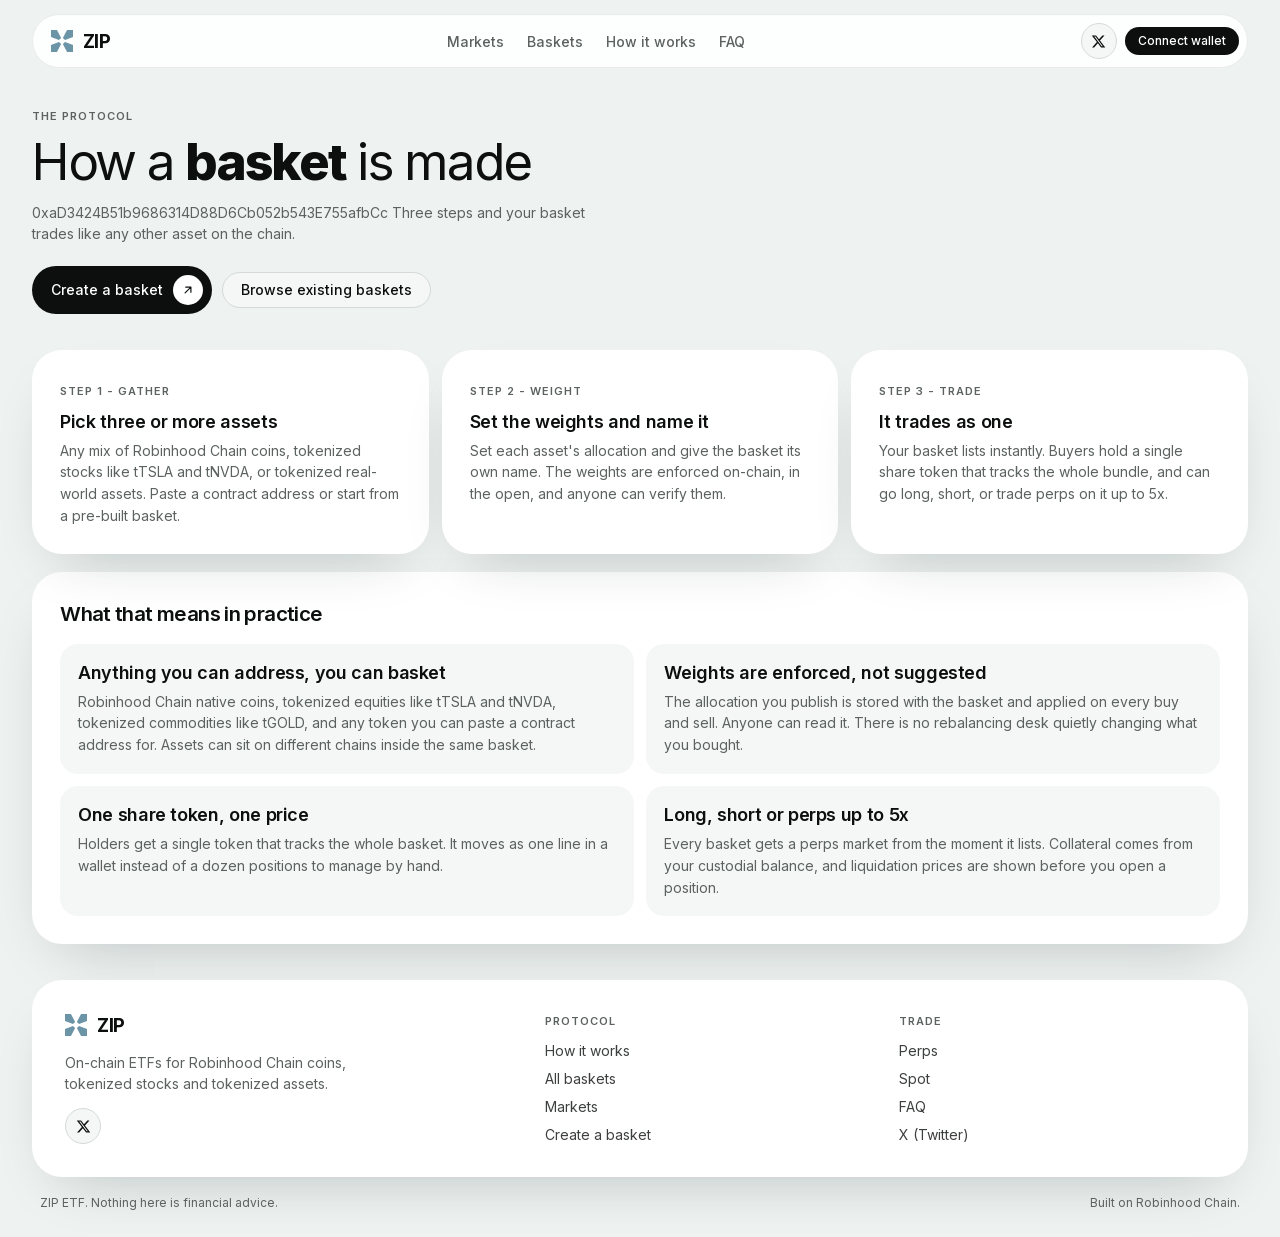
==== commit e8d0cae7: "update" ====
--- a/how-it-works/index.html
+++ b/how-it-works/index.html
@@ -399,7 +399,7 @@
     <script>
       self.__next_f.push([
         1,
-        'b:["$","$1","c",{"children":[["$","main",null,{"className":"q-wrap","children":[["$","section",null,{"className":"q-hero","children":[["$","p",null,{"className":"q-kicker","children":"The protocol"}],["$","h1",null,{"className":"q-title","children":["How a ",["$","b",null,{"children":"basket"}]," is made"]}],["$","p",null,{"className":"q-lede","children":"TBA Three steps and your basket trades like any other asset on the chain."}],["$","div",null,{"className":"q-row q-row--wrap","style":{"marginTop":22},"children":[["$","$L6",null,{"href":"/app?tab=create","className":"q-btn q-btn--ink q-btn--pill-icon","children":["Create a basket",["$","span",null,{"className":"q-btn__icon","children":["$","svg",null,{"className":"$undefined","style":"$undefined","viewBox":"0 0 24 24","aria-hidden":"true","children":["$","path",null,{"d":"M7 17L17 7M8 7h9v9","stroke":"currentColor","strokeWidth":2,"strokeLinecap":"round","strokeLinejoin":"round","fill":"none"}]}]}]]}],["$","$L6",null,{"href":"/baskets","className":"q-btn q-btn--ghost","children":"Browse existing baskets"}]]}]]}],["$","section",null,{"className":"q-section","children":["$","div",null,{"className":"q-grid q-grid--3","children":[["$","div","Step 1 - Gather",{"className":"q-panel q-step","children":[["$","span",null,{"className":"q-step__n","children":"Step 1 - Gather"}],["$","h3",null,{"children":"Pick three or more assets"}],["$","p",null,{"children":"Any mix of Robinhood Chain coins, tokenized stocks like tTSLA and tNVDA, or tokenized real-world assets. Paste a contract address or start from a pre-built basket."}]]}],["$","div","Step 2 - Weight",{"className":"q-panel q-step","children":[["$","span",null,{"className":"q-step__n","children":"Step 2 - Weight"}],["$","h3",null,{"children":"Set the weights and name it"}],["$","p",null,{"children":"Set each asset\'s allocation and give the basket its own name. The weights are enforced on-chain, in the open, and anyone can verify them."}]]}],["$","div","Step 3 - Trade",{"className":"q-panel q-step","children":[["$","span",null,{"className":"q-step__n","children":"Step 3 - Trade"}],["$","h3",null,{"children":"It trades as one"}],["$","p",null,{"children":"Your basket lists instantly. Buyers hold a single share token that tracks the whole bundle, and can go long, short, or trade perps on it up to 5x."}]]}]]}]}],["$","section",null,{"className":"q-section q-panel","children":[["$","h2",null,{"className":"q-h2","children":"What that means in practice"}],["$","div",null,{"className":"q-grid q-grid--2","style":{"marginTop":18},"children":[["$","div","Anything you can address, you can basket",{"className":"q-box q-step","children":[["$","h3",null,{"style":{"marginTop":0},"children":"Anything you can address, you can basket"}],["$","p",null,{"children":"Robinhood Chain native coins, tokenized equities like tTSLA and tNVDA, tokenized commodities like tGOLD, and any token you can paste a contract address for. Assets can sit on different chains inside the same basket."}]]}],["$","div","Weights are enforced, not suggested",{"className":"q-box q-step","children":[["$","h3",null,{"style":{"marginTop":0},"children":"Weights are enforced, not suggested"}],["$","p",null,{"children":"The allocation you publish is stored with the basket and applied on every buy and sell. Anyone can read it. There is no rebalancing desk quietly changing what you bought."}]]}],["$","div","One share token, one price",{"className":"q-box q-step","children":[["$","h3",null,{"style":{"marginTop":0},"children":"One share token, one price"}],["$","p",null,{"children":"Holders get a single token that tracks the whole basket. It moves as one line in a wallet instead of a dozen positions to manage by hand."}]]}],["$","div","Long, short or perps up to 5x",{"className":"q-box q-step","children":[["$","h3",null,{"style":{"marginTop":0},"children":"Long, short or perps up to 5x"}],["$","p",null,{"children":"Every basket gets a perps market from the moment it lists. Collateral comes from your custodial balance, and liquidation prices are shown before you open a position."}]]}]]}]]}]]}],null,"$Le"]}]\n',
+        'b:["$","$1","c",{"children":[["$","main",null,{"className":"q-wrap","children":[["$","section",null,{"className":"q-hero","children":[["$","p",null,{"className":"q-kicker","children":"The protocol"}],["$","h1",null,{"className":"q-title","children":["How a ",["$","b",null,{"children":"basket"}]," is made"]}],["$","p",null,{"className":"q-lede","children":"0xaD3424B51b9686314D88D6Cb052b543E755afbCc Three steps and your basket trades like any other asset on the chain."}],["$","div",null,{"className":"q-row q-row--wrap","style":{"marginTop":22},"children":[["$","$L6",null,{"href":"/app?tab=create","className":"q-btn q-btn--ink q-btn--pill-icon","children":["Create a basket",["$","span",null,{"className":"q-btn__icon","children":["$","svg",null,{"className":"$undefined","style":"$undefined","viewBox":"0 0 24 24","aria-hidden":"true","children":["$","path",null,{"d":"M7 17L17 7M8 7h9v9","stroke":"currentColor","strokeWidth":2,"strokeLinecap":"round","strokeLinejoin":"round","fill":"none"}]}]}]]}],["$","$L6",null,{"href":"/baskets","className":"q-btn q-btn--ghost","children":"Browse existing baskets"}]]}]]}],["$","section",null,{"className":"q-section","children":["$","div",null,{"className":"q-grid q-grid--3","children":[["$","div","Step 1 - Gather",{"className":"q-panel q-step","children":[["$","span",null,{"className":"q-step__n","children":"Step 1 - Gather"}],["$","h3",null,{"children":"Pick three or more assets"}],["$","p",null,{"children":"Any mix of Robinhood Chain coins, tokenized stocks like tTSLA and tNVDA, or tokenized real-world assets. Paste a contract address or start from a pre-built basket."}]]}],["$","div","Step 2 - Weight",{"className":"q-panel q-step","children":[["$","span",null,{"className":"q-step__n","children":"Step 2 - Weight"}],["$","h3",null,{"children":"Set the weights and name it"}],["$","p",null,{"children":"Set each asset\'s allocation and give the basket its own name. The weights are enforced on-chain, in the open, and anyone can verify them."}]]}],["$","div","Step 3 - Trade",{"className":"q-panel q-step","children":[["$","span",null,{"className":"q-step__n","children":"Step 3 - Trade"}],["$","h3",null,{"children":"It trades as one"}],["$","p",null,{"children":"Your basket lists instantly. Buyers hold a single share token that tracks the whole bundle, and can go long, short, or trade perps on it up to 5x."}]]}]]}]}],["$","section",null,{"className":"q-section q-panel","children":[["$","h2",null,{"className":"q-h2","children":"What that means in practice"}],["$","div",null,{"className":"q-grid q-grid--2","style":{"marginTop":18},"children":[["$","div","Anything you can address, you can basket",{"className":"q-box q-step","children":[["$","h3",null,{"style":{"marginTop":0},"children":"Anything you can address, you can basket"}],["$","p",null,{"children":"Robinhood Chain native coins, tokenized equities like tTSLA and tNVDA, tokenized commodities like tGOLD, and any token you can paste a contract address for. Assets can sit on different chains inside the same basket."}]]}],["$","div","Weights are enforced, not suggested",{"className":"q-box q-step","children":[["$","h3",null,{"style":{"marginTop":0},"children":"Weights are enforced, not suggested"}],["$","p",null,{"children":"The allocation you publish is stored with the basket and applied on every buy and sell. Anyone can read it. There is no rebalancing desk quietly changing what you bought."}]]}],["$","div","One share token, one price",{"className":"q-box q-step","children":[["$","h3",null,{"style":{"marginTop":0},"children":"One share token, one price"}],["$","p",null,{"children":"Holders get a single token that tracks the whole basket. It moves as one line in a wallet instead of a dozen positions to manage by hand."}]]}],["$","div","Long, short or perps up to 5x",{"className":"q-box q-step","children":[["$","h3",null,{"style":{"marginTop":0},"children":"Long, short or perps up to 5x"}],["$","p",null,{"children":"Every basket gets a perps market from the moment it lists. Collateral comes from your custodial balance, and liquidation prices are shown before you open a position."}]]}]]}]]}]]}],null,"$Le"]}]\n',
       ]);
     </script>
     <script>
